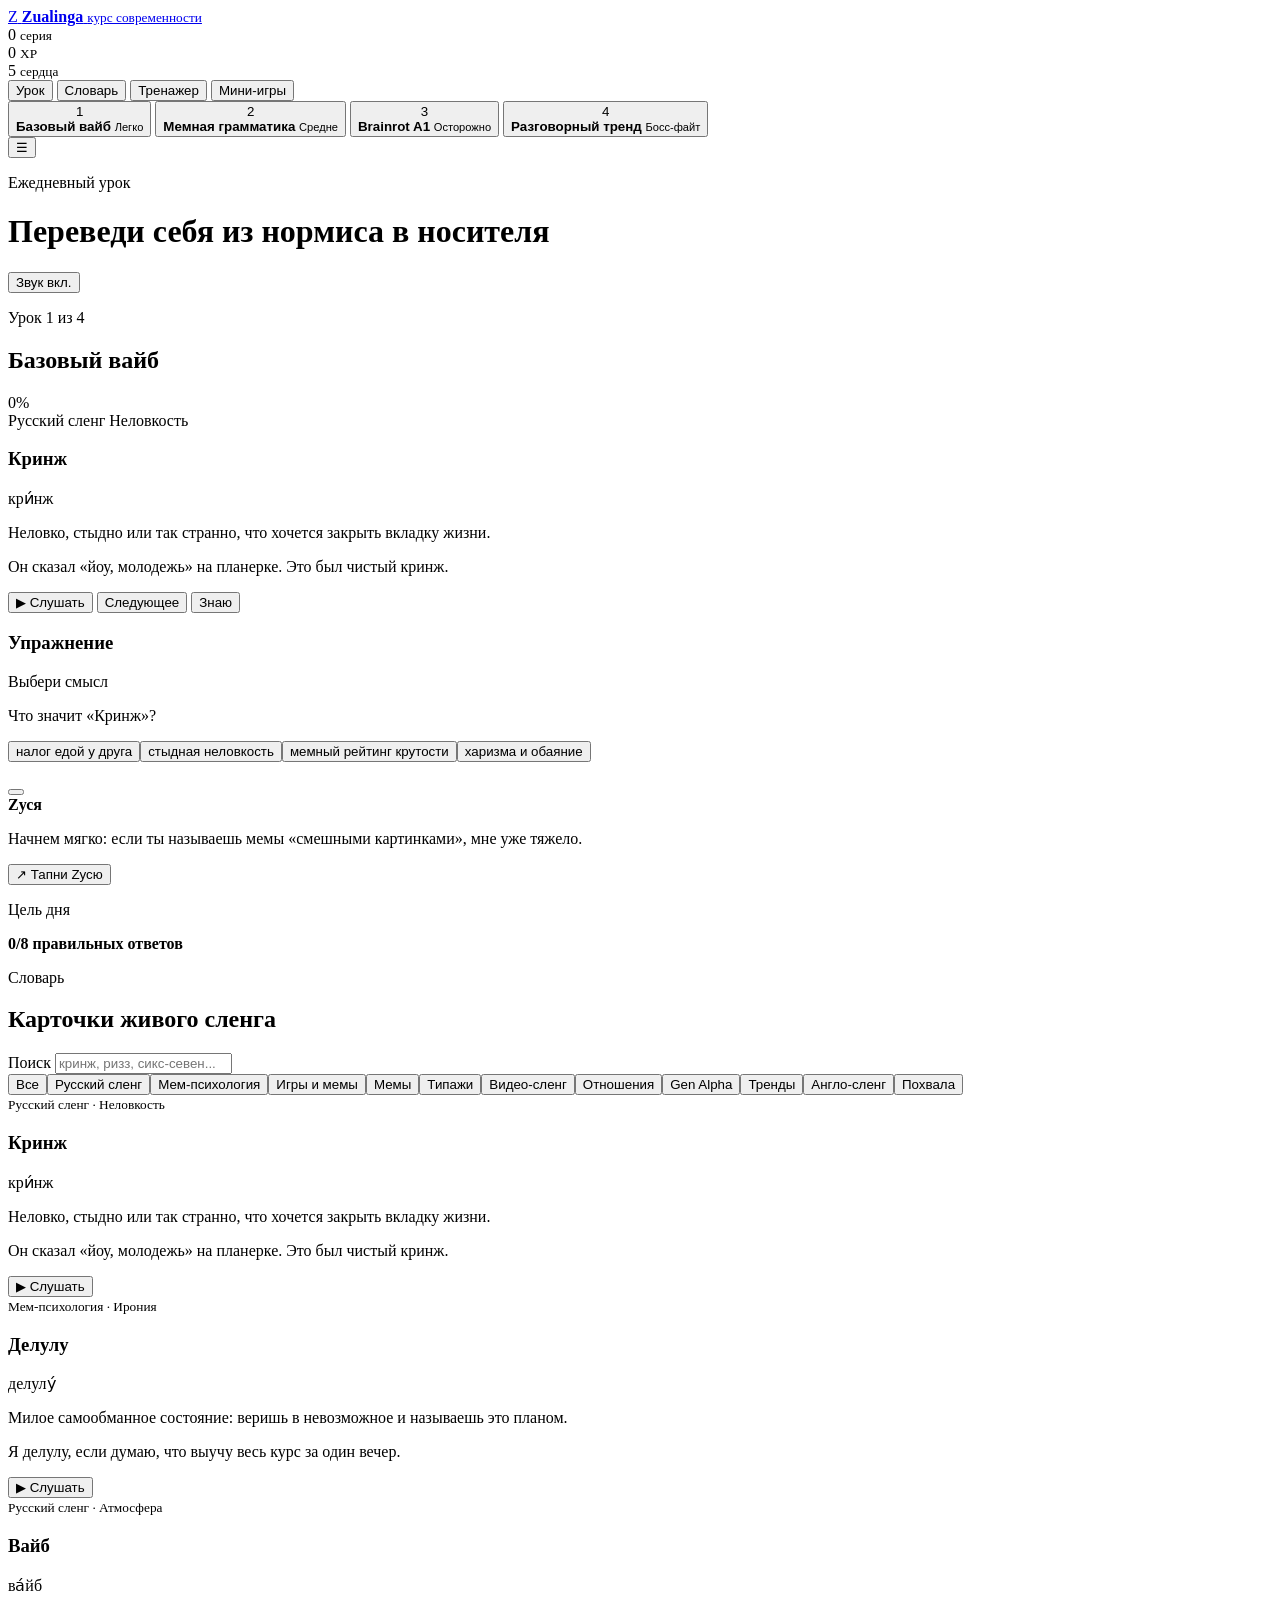
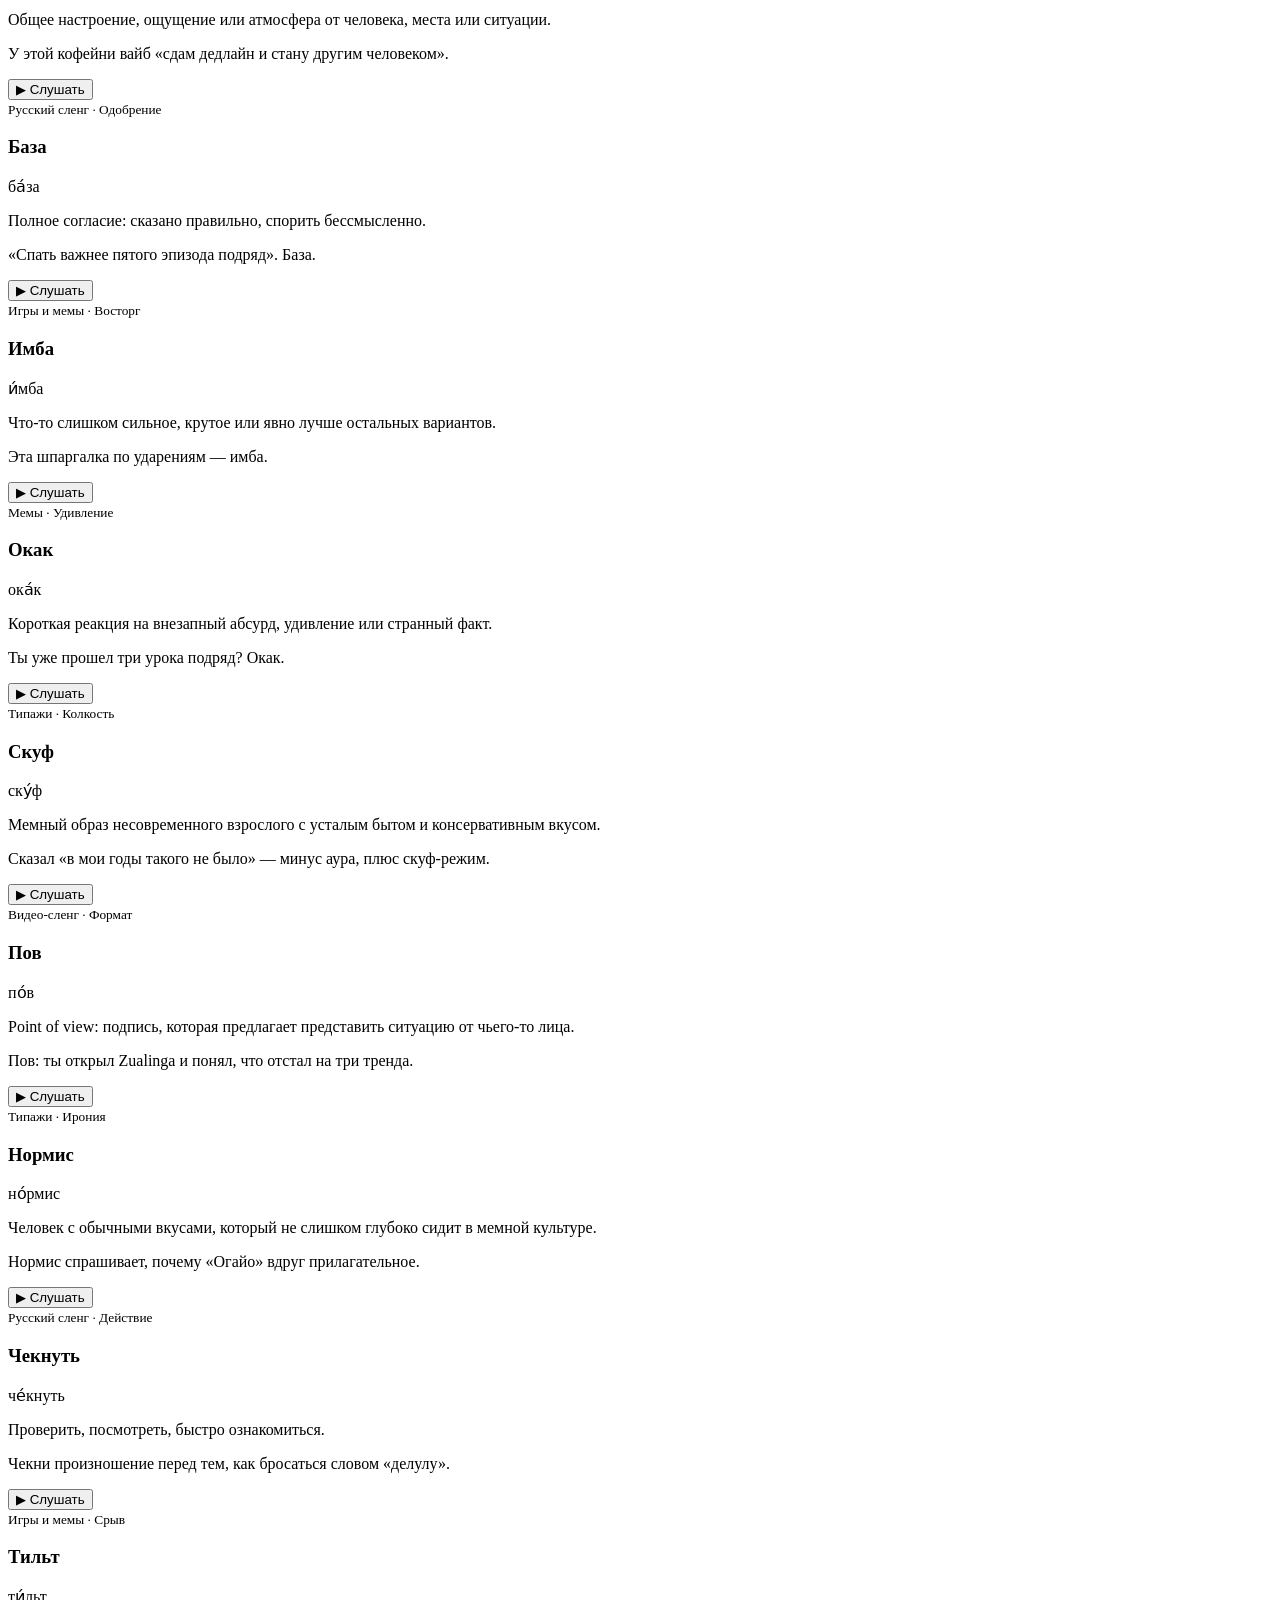
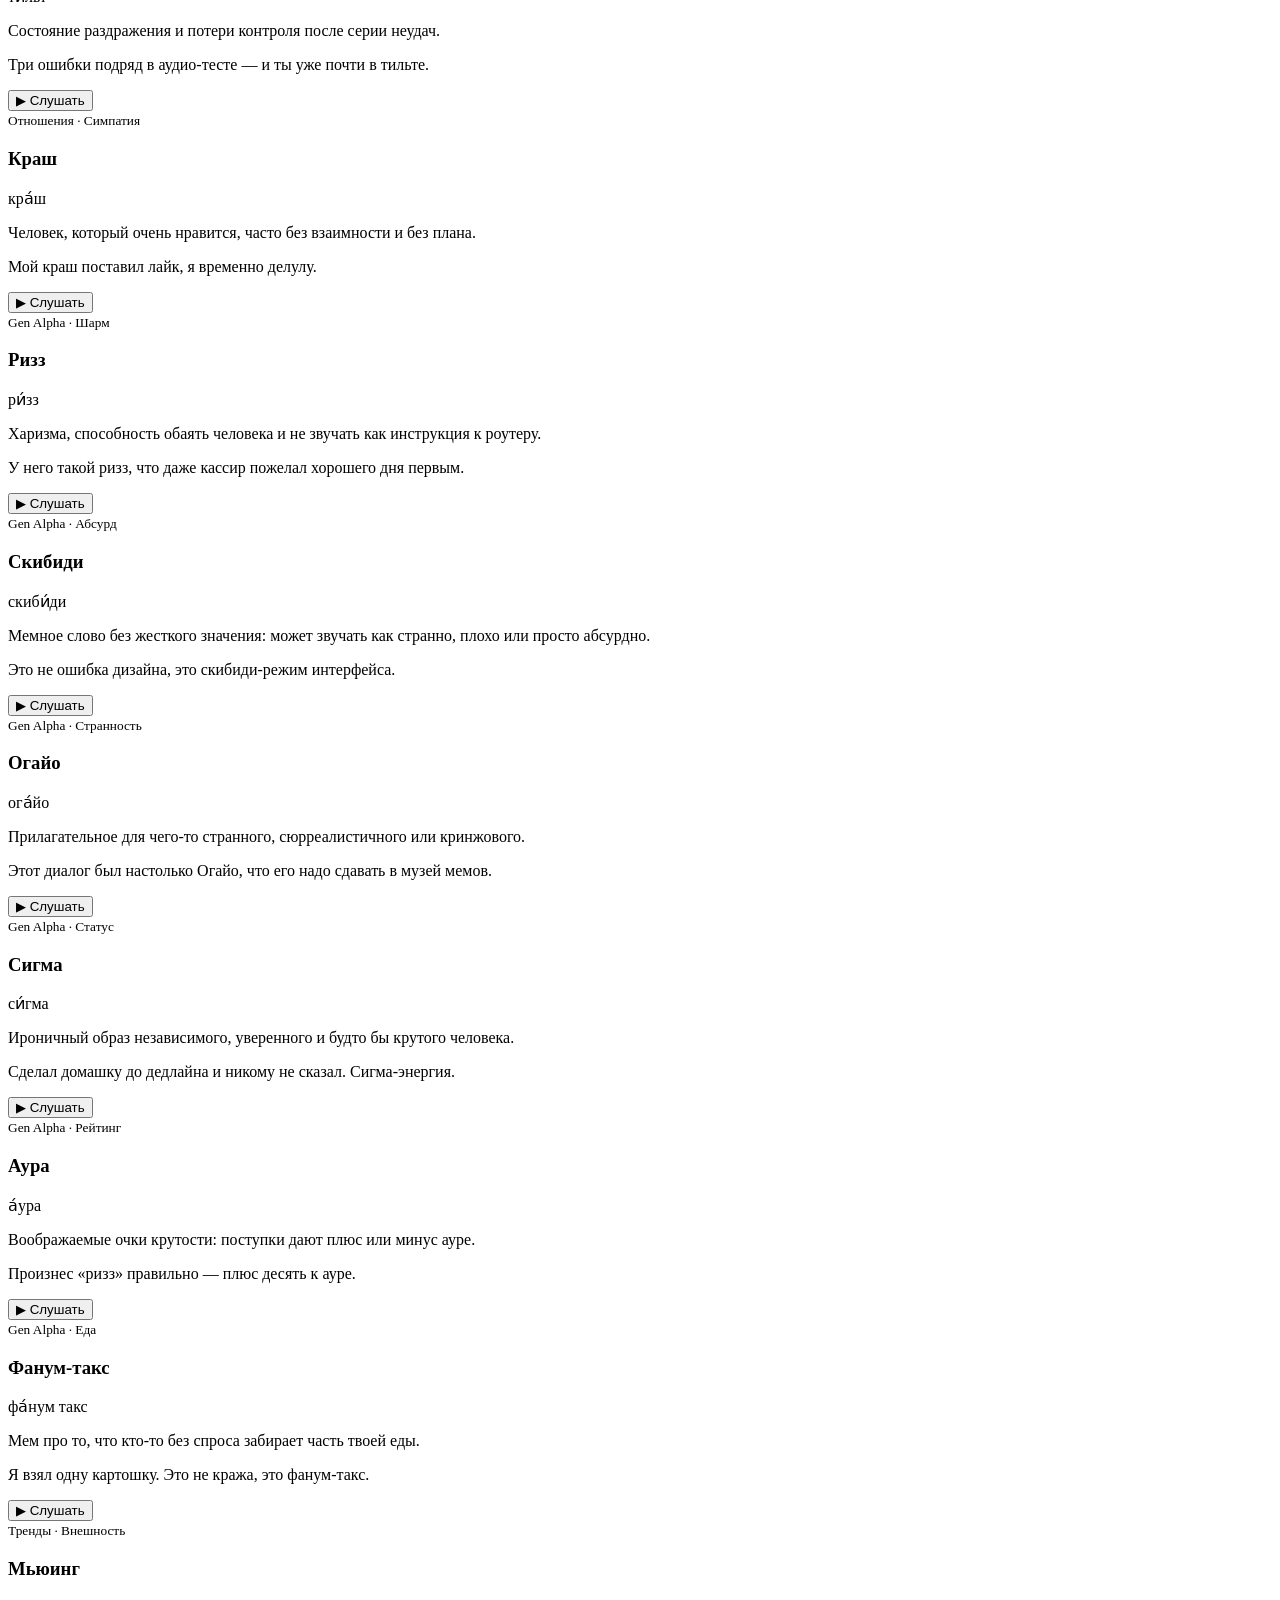
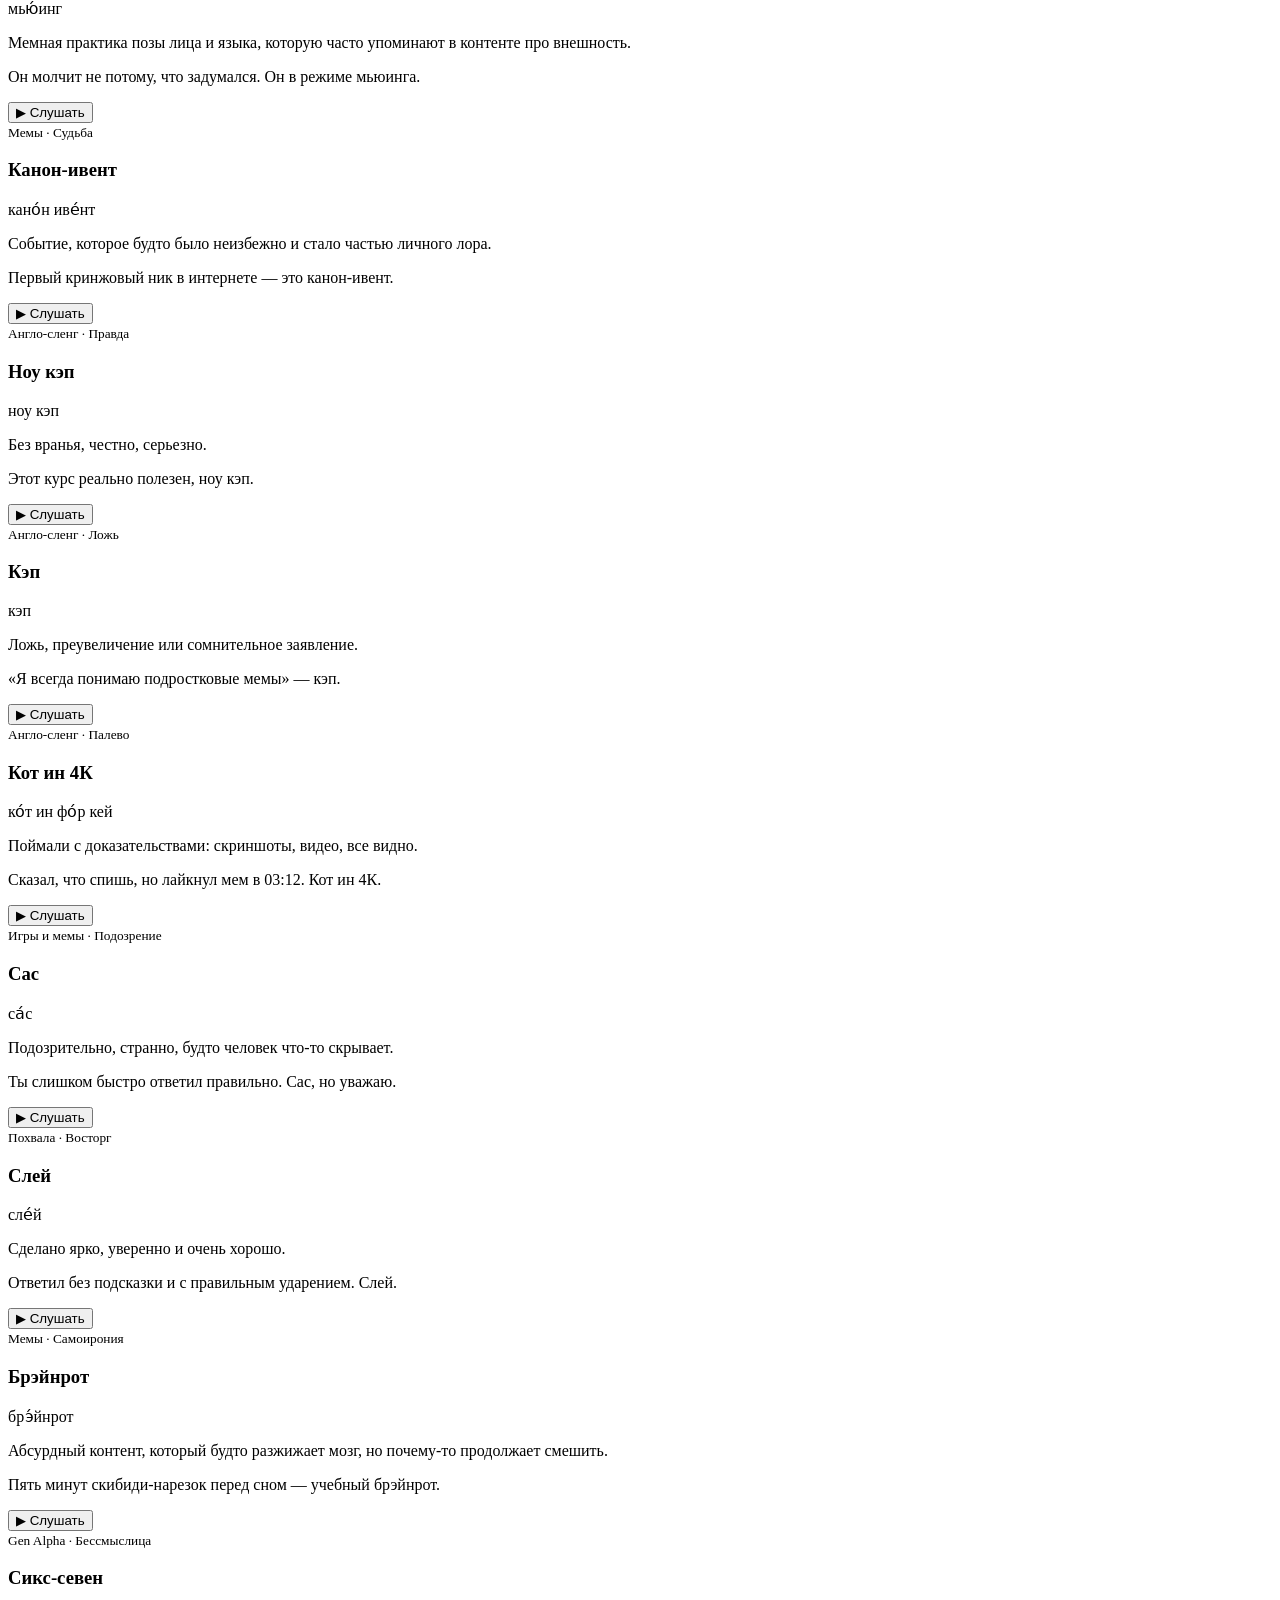
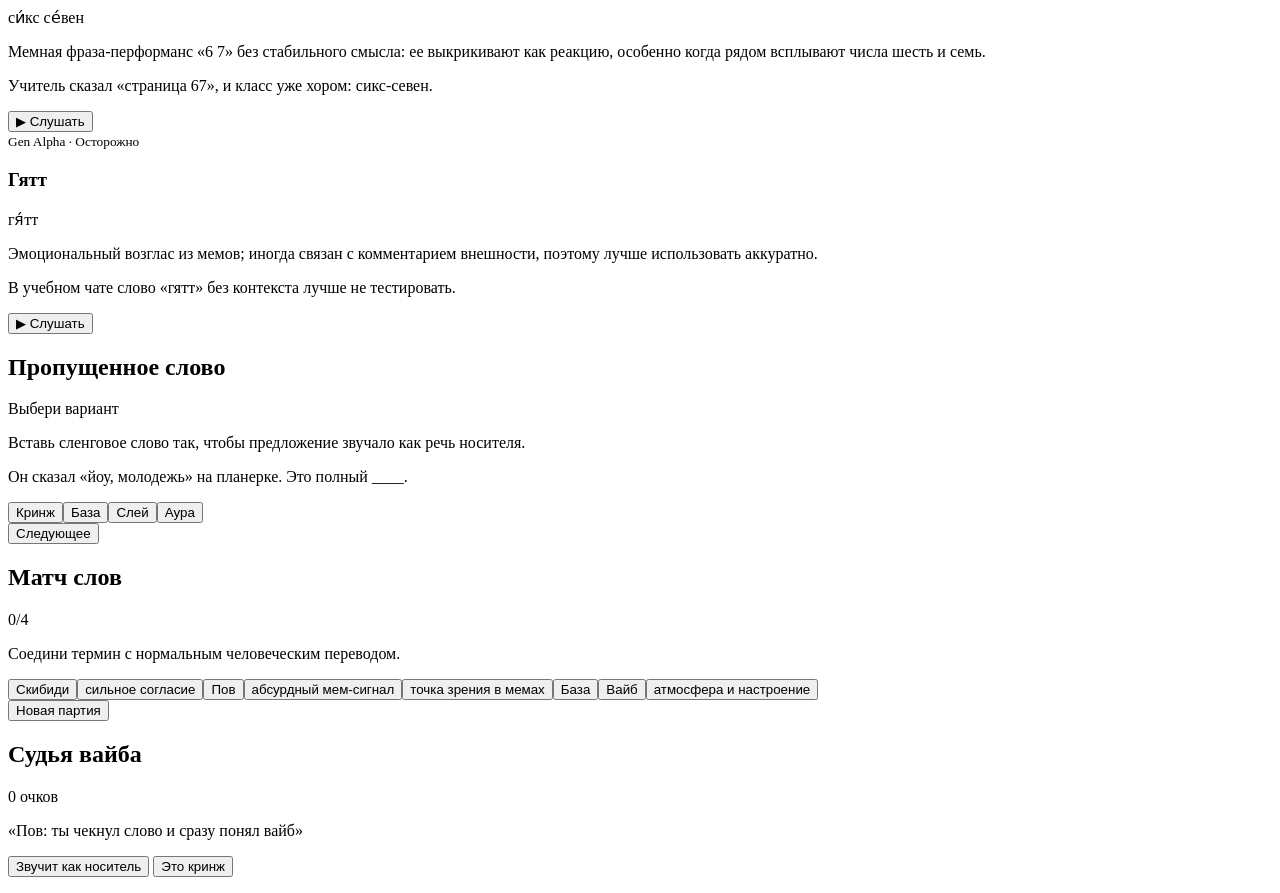
==== index.html @ 4a7a1fb5 "Add files via upload" ====
<!doctype html>
<html lang="ru">
  <head>
    <meta charset="utf-8" />
    <meta name="viewport" content="width=device-width, initial-scale=1" />
    <title>Zualinga — язык зумеров и альф</title>
    <link rel="stylesheet" href="styles.css" />
  </head>
  <body>
    <div class="app-shell">
      <aside class="sidebar" aria-label="Навигация курса">
        <a class="brand" href="#lesson" data-nav="lesson" aria-label="Zualinga">
          <span class="brand-mark">Z</span>
          <span>
            <strong>Zualinga</strong>
            <small>курс современности</small>
          </span>
        </a>

        <div class="stats" aria-label="Прогресс">
          <div>
            <span id="streak">0</span>
            <small>серия</small>
          </div>
          <div>
            <span id="xp">0</span>
            <small>XP</small>
          </div>
          <div>
            <span id="hearts">5</span>
            <small>сердца</small>
          </div>
        </div>

        <nav class="nav-tabs" aria-label="Разделы">
          <button class="nav-tab is-active" data-view="lesson">Урок</button>
          <button class="nav-tab" data-view="dictionary">Словарь</button>
          <button class="nav-tab" data-view="trainer">Тренажер</button>
          <button class="nav-tab" data-view="games">Мини-игры</button>
        </nav>

        <div class="path" aria-label="Тропа уроков">
          <button class="path-node is-current" data-level="0">
            <span>1</span>
            <div class="path-copy">
              <strong>Базовый вайб</strong>
              <small>Легко</small>
            </div>
          </button>
          <button class="path-node" data-level="1">
            <span>2</span>
            <div class="path-copy">
              <strong>Мемная грамматика</strong>
              <small>Средне</small>
            </div>
          </button>
          <button class="path-node" data-level="2">
            <span>3</span>
            <div class="path-copy">
              <strong>Brainrot A1</strong>
              <small>Осторожно</small>
            </div>
          </button>
          <button class="path-node" data-level="3">
            <span>4</span>
            <div class="path-copy">
              <strong>Разговорный тренд</strong>
              <small>Босс-файт</small>
            </div>
          </button>
        </div>
      </aside>

      <main class="content" id="main">
        <header class="topbar">
          <button class="menu-button" id="menuButton" aria-label="Открыть меню">☰</button>
          <div>
            <p class="eyebrow">Ежедневный урок</p>
            <h1>Переведи себя из нормиса в носителя</h1>
          </div>
          <button class="sound-toggle" id="soundToggle" type="button" aria-pressed="true">Звук вкл.</button>
        </header>

        <section class="view is-active" id="lessonView" data-view-panel="lesson">
          <div class="lesson-grid">
            <section class="lesson-stage" aria-labelledby="lessonTitle">
              <div class="lesson-header">
                <div>
                  <p class="eyebrow" id="lessonLevel">Урок 1 из 4</p>
                  <h2 id="lessonTitle">Базовый вайб</h2>
                </div>
                <div class="progress-ring" aria-label="Прогресс урока">
                  <span id="lessonProgress">0%</span>
                </div>
              </div>

              <article class="word-card" id="wordCard">
                <div class="word-meta">
                  <span id="wordCategory">Сленг</span>
                  <span id="wordTone">Нейтрально</span>
                </div>
                <h3 id="wordTerm">Кринж</h3>
                <p class="accent" id="wordAccent">кри́нж</p>
                <p id="wordMeaning">Неловко, стыдно, странно до внутреннего сжатия.</p>
                <p class="example" id="wordExample">Пример появится после загрузки.</p>
                <div class="action-row">
                  <button class="primary-action" id="listenWord" type="button">▶ Слушать</button>
                  <button class="secondary-action" id="nextWord" type="button">Следующее</button>
                  <button class="secondary-action" id="markKnown" type="button">Знаю</button>
                </div>
              </article>

              <section class="exercise-panel" aria-labelledby="exerciseTitle">
                <div class="section-heading">
                  <h3 id="exerciseTitle">Упражнение</h3>
                  <span id="exerciseMode">Выбери смысл</span>
                </div>
                <p class="prompt" id="quizPrompt"></p>
                <div class="answers" id="answerOptions"></div>
                <p class="feedback" id="feedback" role="status" aria-live="polite"></p>
              </section>
            </section>

            <aside class="mentor-panel" aria-label="Маскот Zualinga">
              <button class="mascot" id="mascot" type="button" aria-label="Zуся реагирует">
                <div class="mascot-aura"></div>
                <div class="mascot-spark mascot-spark-one"></div>
                <div class="mascot-spark mascot-spark-two"></div>
                <div class="mascot-spark mascot-spark-three"></div>
                <div class="mascot-arm mascot-arm-left"></div>
                <div class="mascot-arm mascot-arm-right"></div>
                <div class="mascot-brow mascot-brow-left"></div>
                <div class="mascot-brow mascot-brow-right"></div>
                <div class="mascot-hair"></div>
                <div class="mascot-face">
                  <span></span>
                  <span></span>
                </div>
                <div class="mascot-mouth"></div>
                <div class="mascot-shadow"></div>
              </button>
              <div class="speech">
                <strong>Zуся</strong>
                <p id="mascotLine">Начнем мягко: если ты называешь мемы «смешными картинками», мне уже тяжело.</p>
              </div>
              <button class="mascot-hint" id="mascotHint" type="button">
                <span class="tap-icon">↗</span>
                <span>Тапни Zусю</span>
              </button>
              <div class="daily-goal">
                <p>Цель дня</p>
                <strong><span id="dailyCount">0</span>/8 правильных ответов</strong>
                <div class="bar"><span id="dailyBar"></span></div>
              </div>
            </aside>
          </div>
        </section>

        <section class="view" id="dictionaryView" data-view-panel="dictionary">
          <div class="section-heading wide">
            <div>
              <p class="eyebrow">Словарь</p>
              <h2>Карточки живого сленга</h2>
            </div>
            <label class="search-box">
              <span>Поиск</span>
              <input id="dictionarySearch" type="search" placeholder="кринж, ризз, сикс-севен..." />
            </label>
          </div>
          <div class="filter-row" id="categoryFilters" aria-label="Фильтры словаря"></div>
          <div class="dictionary-grid" id="dictionaryGrid"></div>
        </section>

        <section class="view" id="trainerView" data-view-panel="trainer">
          <div class="trainer-layout">
            <section class="cloze-trainer" aria-labelledby="clozeTitle">
              <div class="section-heading">
                <h2 id="clozeTitle">Пропущенное слово</h2>
                <span>Выбери вариант</span>
              </div>
              <p class="prompt">Вставь сленговое слово так, чтобы предложение звучало как речь носителя.</p>
              <p class="cloze-sentence" id="clozeSentence"></p>
              <div class="answers compact" id="clozeOptions"></div>
              <div class="action-row">
                <button class="secondary-action" id="nextCloze" type="button">Следующее</button>
              </div>
              <p class="feedback" id="clozeFeedback" role="status" aria-live="polite"></p>
            </section>
          </div>
        </section>

        <section class="view" id="gamesView" data-view-panel="games">
          <div class="games-layout">
            <section class="match-game" aria-labelledby="matchTitle">
              <div class="section-heading">
                <h2 id="matchTitle">Матч слов</h2>
                <span id="matchCounter">0/4</span>
              </div>
              <p class="prompt">Соедини термин с нормальным человеческим переводом.</p>
              <div class="match-board" id="matchBoard"></div>
              <button class="secondary-action" id="newMatchGame" type="button">Новая партия</button>
            </section>

            <section class="vibe-judge" aria-labelledby="judgeTitle">
              <div class="section-heading">
                <h2 id="judgeTitle">Судья вайба</h2>
                <span id="judgeScore">0 очков</span>
              </div>
              <p class="prompt" id="judgePrompt"></p>
              <div class="judge-actions">
                <button class="primary-action" id="judgeGood" type="button">Звучит как носитель</button>
                <button class="danger-action" id="judgeBad" type="button">Это кринж</button>
              </div>
              <p class="feedback" id="judgeFeedback" role="status" aria-live="polite"></p>
            </section>
          </div>
        </section>

      </main>
    </div>

    <script src="app.js"></script>
  </body>
</html>
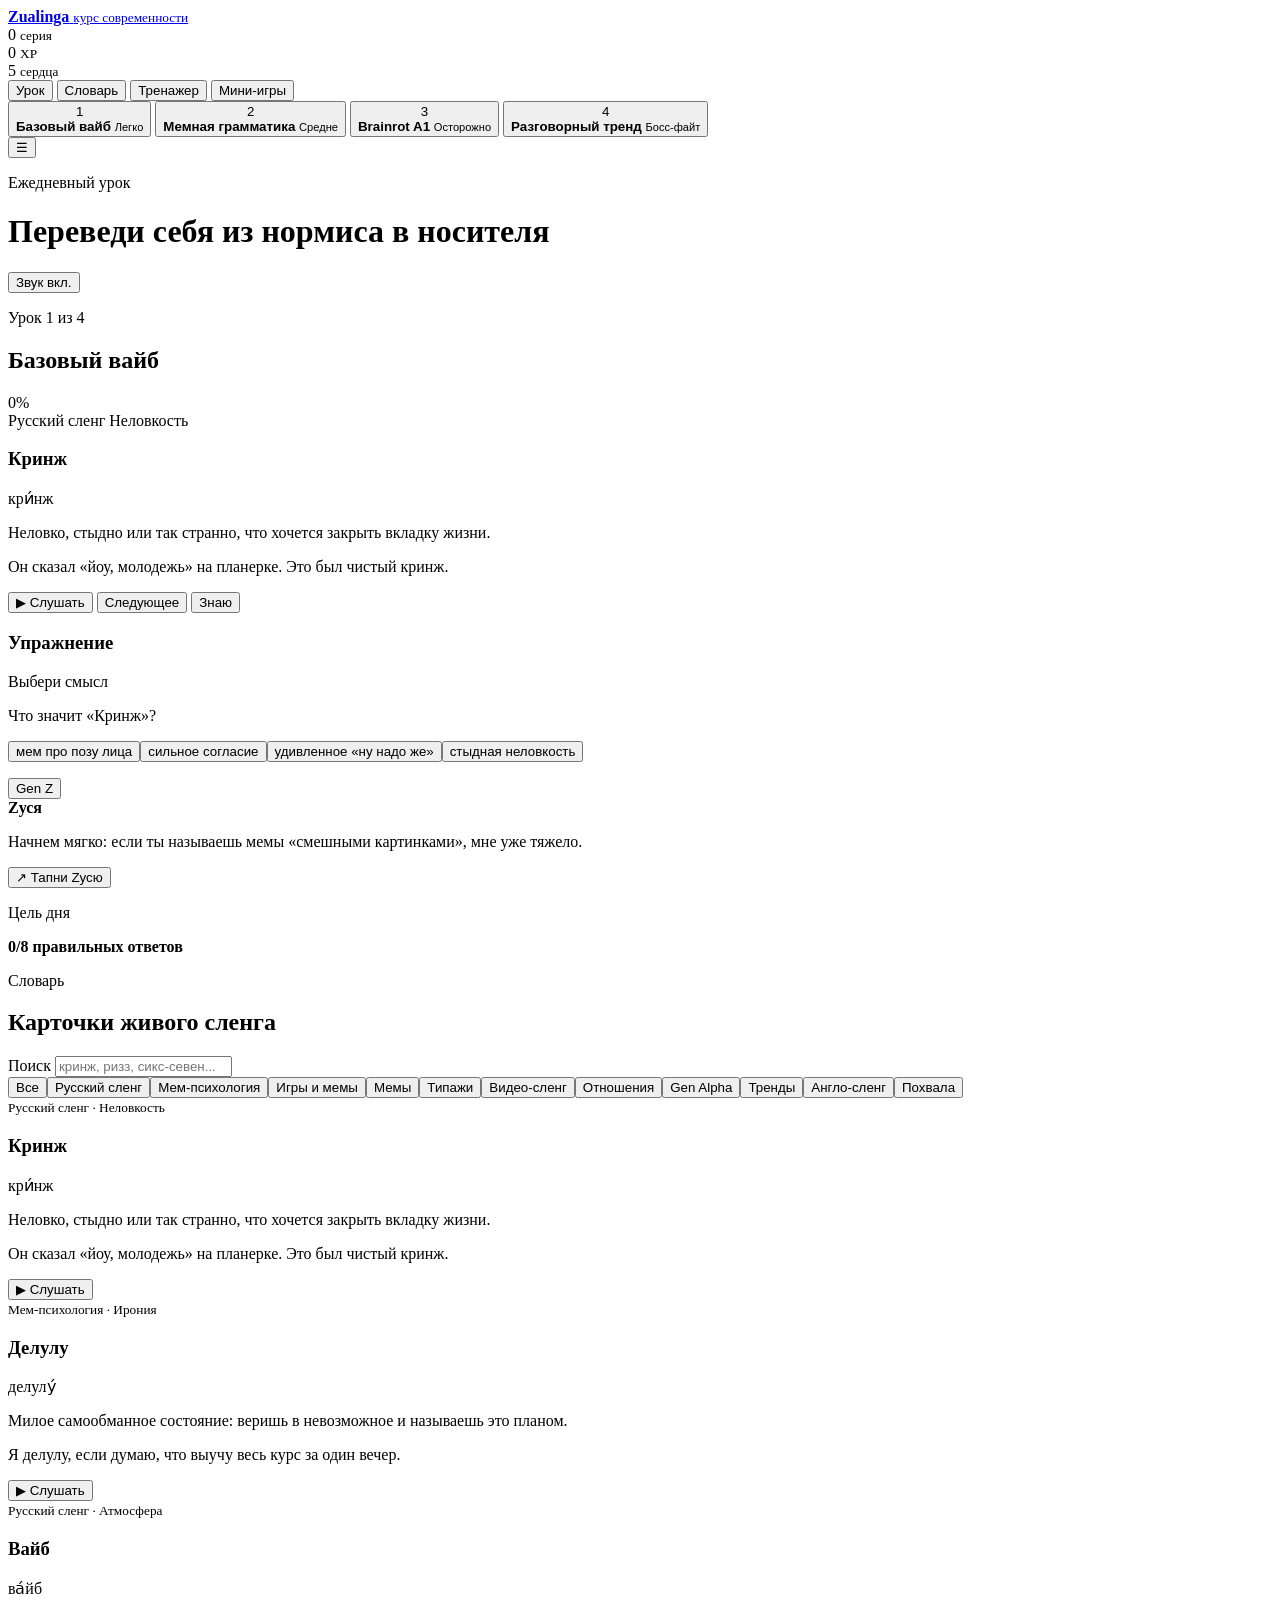
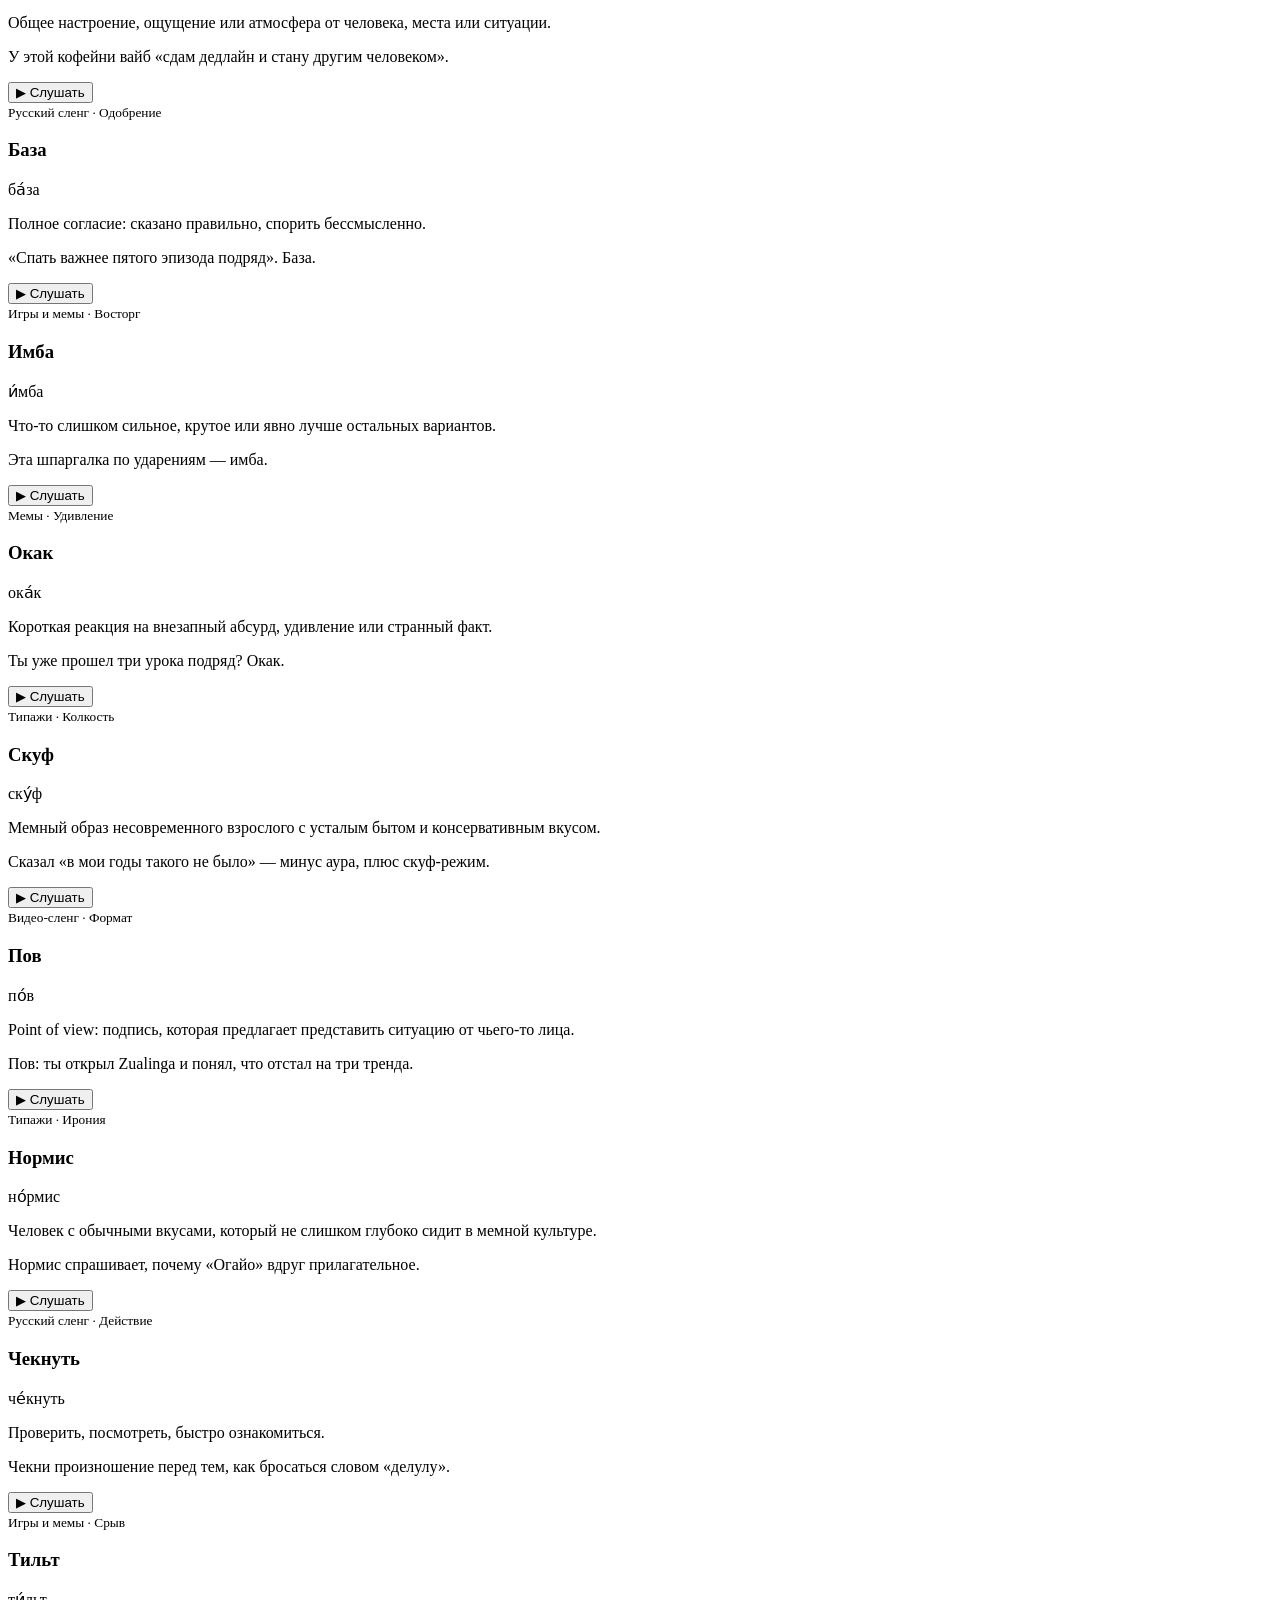
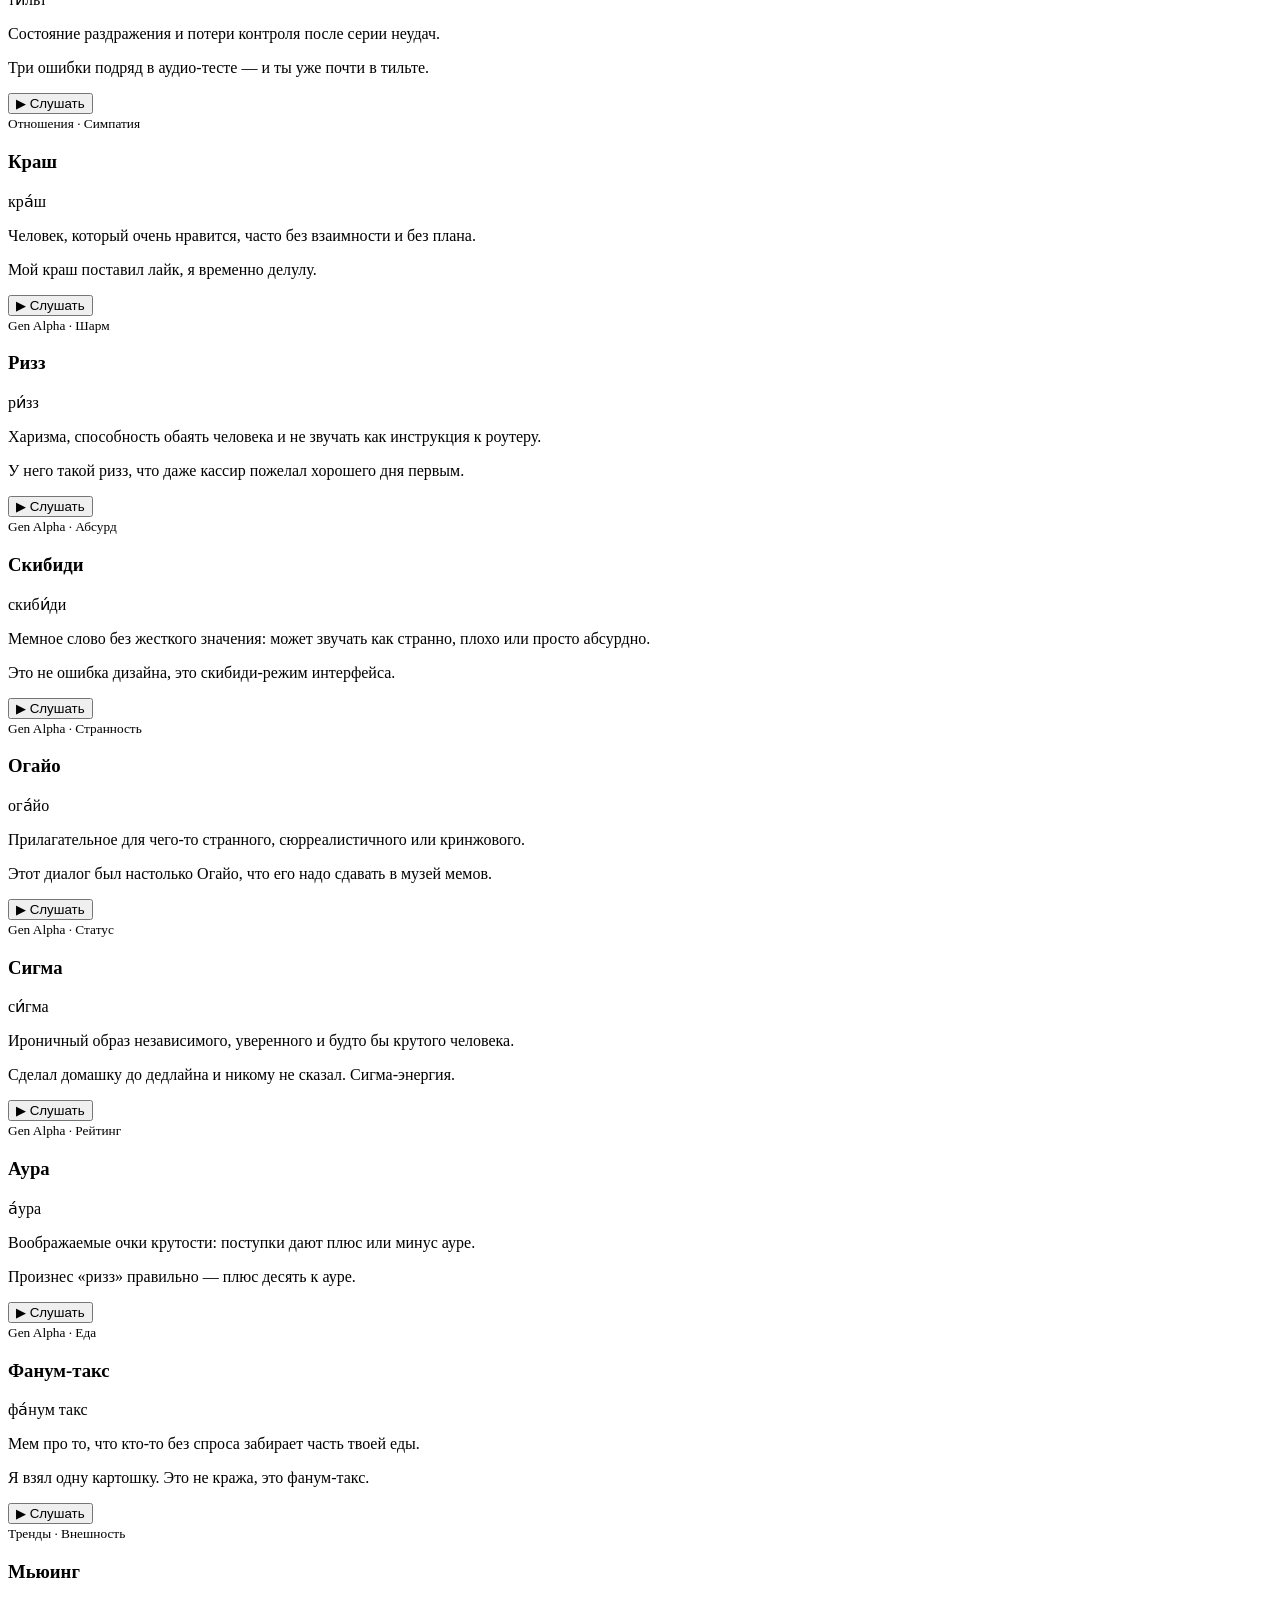
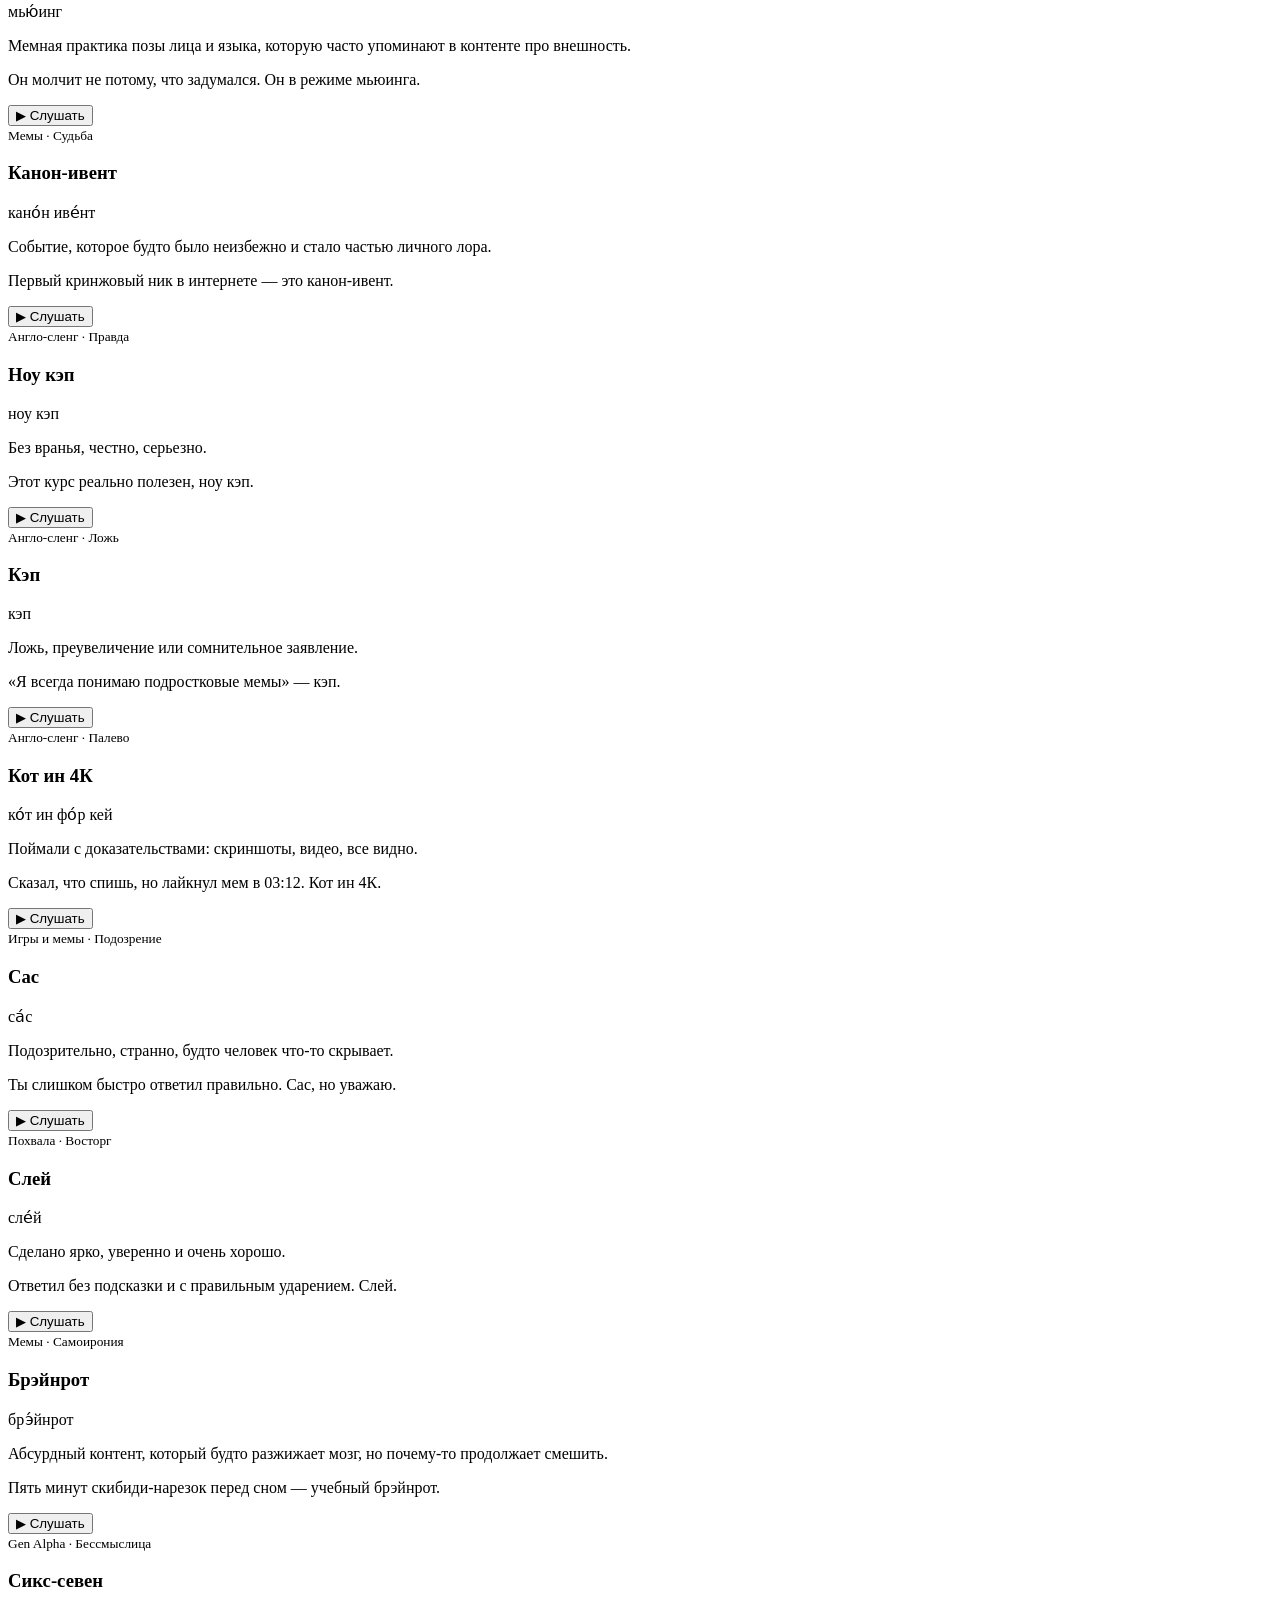
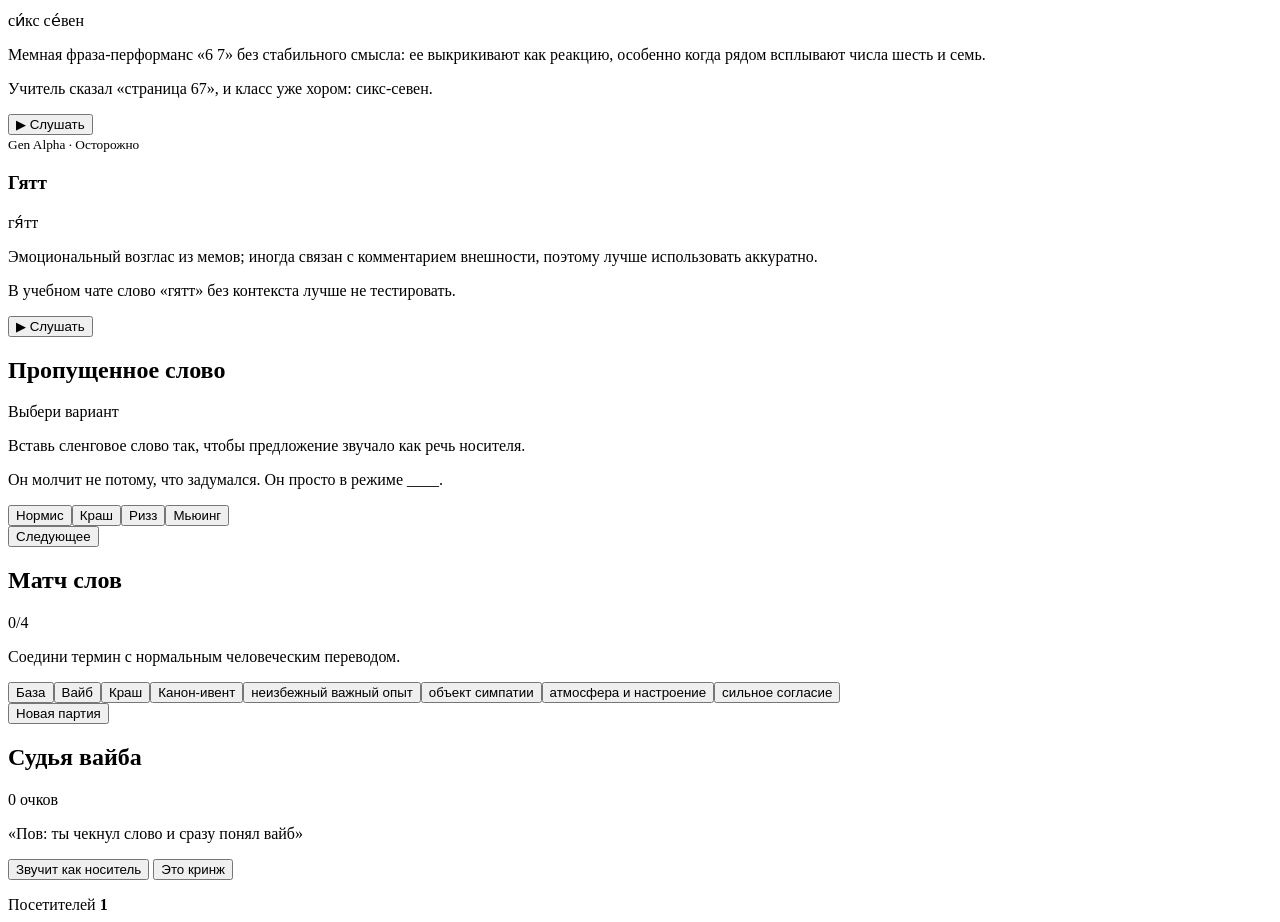
==== commit 354efd18: "Add files via upload" ====
--- a/index.html
+++ b/index.html
@@ -9,9 +9,15 @@
   <body>
     <div class="app-shell">
       <aside class="sidebar" aria-label="Навигация курса">
-        <a class="brand" href="#lesson" data-nav="lesson" aria-label="Zualinga">
-          <span class="brand-mark">Z</span>
-          <span>
+        <a class="brand" href="#lesson" data-nav="lesson" aria-label="Вернуться в урок">
+          <span class="brand-zusya" aria-hidden="true">
+            <span class="brand-zusya-eyes">
+              <i></i>
+              <i></i>
+            </span>
+            <span class="brand-zusya-mouth"></span>
+          </span>
+          <span class="brand-text">
             <strong>Zualinga</strong>
             <small>курс современности</small>
           </span>
@@ -131,7 +137,10 @@
                 <div class="mascot-arm mascot-arm-right"></div>
                 <div class="mascot-brow mascot-brow-left"></div>
                 <div class="mascot-brow mascot-brow-right"></div>
-                <div class="mascot-hair"></div>
+                <div class="mascot-hat">
+                  <div class="hat-crown"></div>
+                  <div class="hat-brim">Gen Z</div>
+                </div>
                 <div class="mascot-face">
                   <span></span>
                   <span></span>
@@ -219,6 +228,11 @@
       </main>
     </div>
 
+    <div class="visitor-counter" aria-label="Счетчик посетителей">
+      <span>Посетителей</span>
+      <strong id="visitorCount">0</strong>
+    </div>
+
     <script src="app.js"></script>
   </body>
 </html>
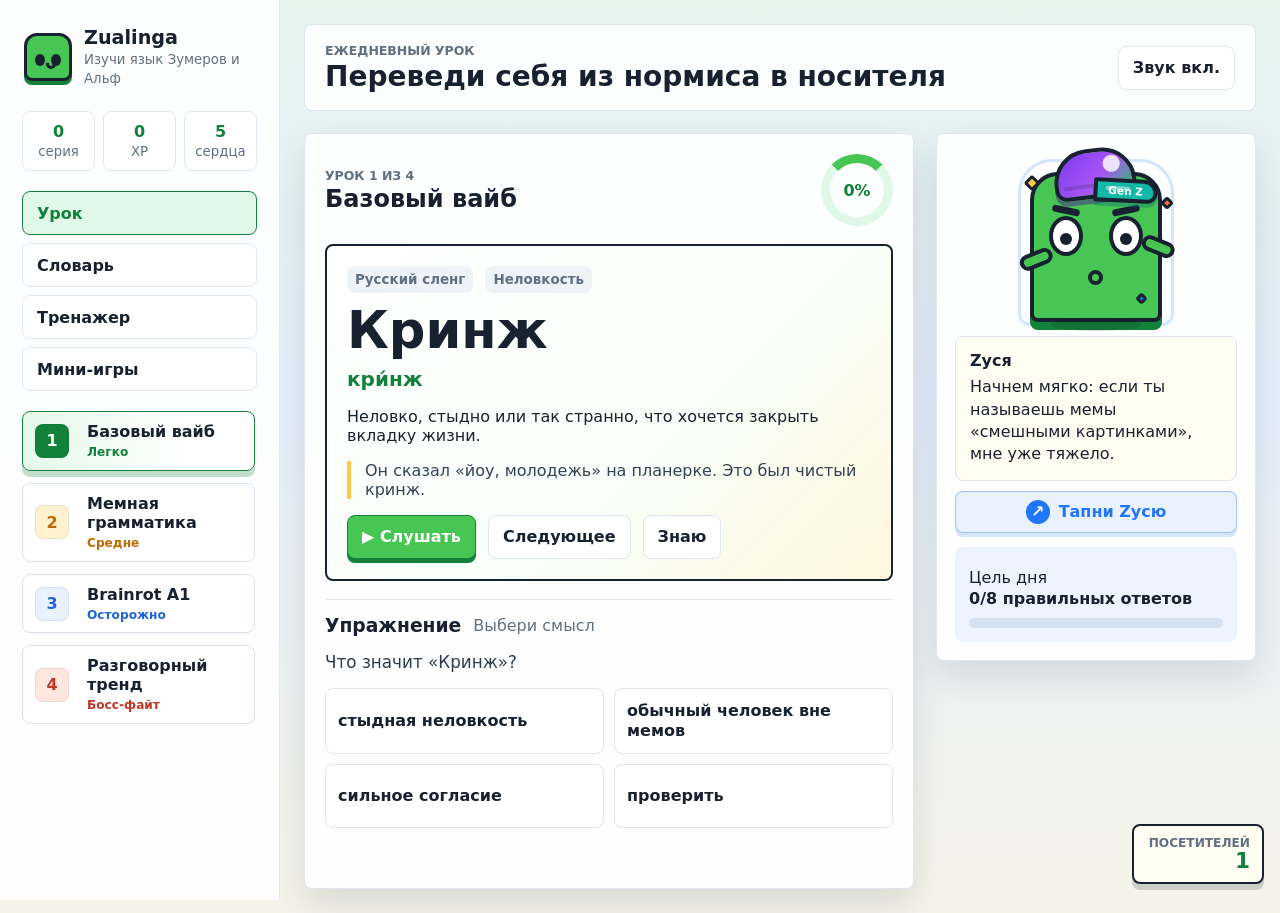
==== commit 2d9e45bf: "Add files via upload" ====
--- a/index.html
+++ b/index.html
@@ -19,7 +19,7 @@
           </span>
           <span class="brand-text">
             <strong>Zualinga</strong>
-            <small>курс современности</small>
+            <small>Изучи язык Зумеров и Альф</small>
           </span>
         </a>
 
--- a/styles.css
+++ b/styles.css
@@ -0,0 +1,1439 @@
+:root {
+  --green: #47c653;
+  --green-dark: #12823a;
+  --ink: #18212f;
+  --muted: #607083;
+  --line: #dfe6ef;
+  --paper: #ffffff;
+  --wash: #f4f8fb;
+  --blue: #2176ff;
+  --coral: #ff6d4d;
+  --yellow: #ffc947;
+  --mint: #dff8e8;
+  --shadow: 0 16px 34px rgba(30, 48, 70, 0.12);
+}
+
+* {
+  box-sizing: border-box;
+}
+
+html {
+  scroll-behavior: smooth;
+}
+
+body {
+  margin: 0;
+  min-height: 100vh;
+  color: var(--ink);
+  background:
+    linear-gradient(180deg, rgba(71, 198, 83, 0.08), rgba(33, 118, 255, 0.07) 44%, rgba(255, 201, 71, 0.1)),
+    var(--wash);
+  font-family:
+    Inter, ui-sans-serif, system-ui, -apple-system, BlinkMacSystemFont, "Segoe UI", sans-serif;
+}
+
+button,
+input {
+  font: inherit;
+}
+
+button {
+  cursor: pointer;
+}
+
+a {
+  color: inherit;
+}
+
+.app-shell {
+  display: grid;
+  grid-template-columns: 280px minmax(0, 1fr);
+  min-height: 100vh;
+}
+
+.sidebar {
+  position: sticky;
+  top: 0;
+  height: 100vh;
+  display: flex;
+  flex-direction: column;
+  gap: 20px;
+  padding: 22px;
+  border-right: 1px solid var(--line);
+  background: rgba(255, 255, 255, 0.92);
+  backdrop-filter: blur(12px);
+  z-index: 10;
+}
+
+.brand {
+  display: flex;
+  align-items: center;
+  gap: 12px;
+  min-height: 58px;
+  padding: 4px 2px;
+  border-radius: 8px;
+  text-decoration: none;
+  transition:
+    background 160ms ease,
+    transform 160ms ease;
+}
+
+.brand:hover {
+  background: #eefaf1;
+  transform: translateY(-1px);
+}
+
+.brand strong {
+  display: block;
+  font-size: 1.2rem;
+}
+
+.brand-text {
+  min-width: 0;
+}
+
+.brand-zusya {
+  position: relative;
+  width: 48px;
+  height: 48px;
+  flex: 0 0 48px;
+  border: 3px solid var(--ink);
+  border-radius: 13px 13px 8px 8px;
+  background: var(--green);
+  box-shadow: 0 4px 0 var(--green-dark);
+  transform-origin: 50% 88%;
+  animation: brand-zusya-bob 2.5s ease-in-out infinite;
+}
+
+.brand-zusya-eyes {
+  position: absolute;
+  left: 8px;
+  right: 8px;
+  top: 18px;
+  display: flex;
+  justify-content: space-between;
+}
+
+.brand-zusya-eyes i {
+  width: 10px;
+  height: 12px;
+  border-radius: 50%;
+  background: var(--ink);
+  animation: brand-zusya-blink 4s infinite;
+}
+
+.brand-zusya-mouth {
+  position: absolute;
+  left: 19px;
+  bottom: 9px;
+  width: 10px;
+  height: 6px;
+  border: 3px solid var(--ink);
+  border-top: 0;
+  border-radius: 0 0 12px 12px;
+}
+
+.brand small,
+.stats small,
+.eyebrow,
+.section-heading span,
+.word-meta span {
+  color: var(--muted);
+}
+
+.stats {
+  display: grid;
+  grid-template-columns: repeat(3, 1fr);
+  gap: 8px;
+}
+
+.stats div {
+  min-width: 0;
+  padding: 10px 8px;
+  border: 1px solid var(--line);
+  border-radius: 8px;
+  background: var(--paper);
+  text-align: center;
+}
+
+.stats span {
+  display: block;
+  font-weight: 900;
+  color: var(--green-dark);
+}
+
+.nav-tabs {
+  display: grid;
+  gap: 8px;
+}
+
+.nav-tab,
+.path-node,
+.secondary-action,
+.primary-action,
+.danger-action,
+.sound-toggle,
+.menu-button,
+.match-card,
+.filter-chip,
+.answer-button {
+  min-height: 44px;
+  border: 1px solid var(--line);
+  border-radius: 8px;
+  background: var(--paper);
+  color: var(--ink);
+}
+
+.nav-tab {
+  padding: 0 14px;
+  text-align: left;
+  font-weight: 800;
+}
+
+.nav-tab.is-active,
+.filter-chip.is-active {
+  border-color: var(--green-dark);
+  background: var(--mint);
+  color: var(--green-dark);
+}
+
+.path {
+  display: grid;
+  gap: 12px;
+  overflow: auto;
+  padding-right: 2px;
+}
+
+.path-node {
+  --level-color: var(--green-dark);
+  --level-wash: var(--mint);
+  --level-shadow: rgba(18, 130, 58, 0.25);
+  display: grid;
+  grid-template-columns: 42px 1fr;
+  align-items: center;
+  gap: 10px;
+  padding: 10px 12px;
+  text-align: left;
+  border-color: #d7e1eb;
+  transition:
+    border-color 160ms ease,
+    background 160ms ease,
+    box-shadow 160ms ease,
+    transform 160ms ease;
+}
+
+.path-node[data-level="0"] {
+  --level-color: #12823a;
+  --level-wash: #e5f8ea;
+  --level-shadow: rgba(18, 130, 58, 0.25);
+}
+
+.path-node[data-level="1"] {
+  --level-color: #bd6a00;
+  --level-wash: #fff2cf;
+  --level-shadow: rgba(189, 106, 0, 0.24);
+}
+
+.path-node[data-level="2"] {
+  --level-color: #1f65d6;
+  --level-wash: #eaf2ff;
+  --level-shadow: rgba(31, 101, 214, 0.24);
+}
+
+.path-node[data-level="3"] {
+  --level-color: #bd3828;
+  --level-wash: #ffe7e0;
+  --level-shadow: rgba(189, 56, 40, 0.24);
+}
+
+.path-node span {
+  width: 34px;
+  height: 34px;
+  display: grid;
+  place-items: center;
+  border: 1px solid rgba(24, 33, 47, 0.08);
+  border-radius: 8px;
+  background: var(--level-wash);
+  color: var(--level-color);
+  font-weight: 900;
+}
+
+.path-copy {
+  min-width: 0;
+}
+
+.path-copy strong,
+.path-copy small {
+  display: block;
+}
+
+.path-copy small {
+  margin-top: 4px;
+  color: var(--level-color);
+  font-size: 0.76rem;
+  font-weight: 900;
+  line-height: 1.22;
+}
+
+.path-node.is-current {
+  border-color: var(--level-color);
+  background: linear-gradient(90deg, var(--level-wash), #fff 72%);
+  box-shadow: 0 6px 0 var(--level-shadow);
+}
+
+.path-node.is-current span {
+  background: var(--level-color);
+  color: #fff;
+}
+
+.path-node:hover {
+  border-color: var(--level-color);
+  transform: translateY(-1px);
+}
+
+.content {
+  min-width: 0;
+  display: flex;
+  flex-direction: column;
+  gap: 22px;
+  padding: 24px;
+}
+
+.topbar {
+  display: flex;
+  align-items: center;
+  justify-content: space-between;
+  gap: 16px;
+  padding: 18px 20px;
+  border: 1px solid var(--line);
+  border-radius: 8px;
+  background: rgba(255, 255, 255, 0.9);
+}
+
+.menu-button {
+  display: none;
+  width: 44px;
+}
+
+.topbar h1,
+.lesson-header h2,
+.section-heading h2,
+.section-heading h3,
+.word-card h3 {
+  margin: 0;
+  line-height: 1.08;
+}
+
+.topbar h1 {
+  font-size: 1.75rem;
+}
+
+.eyebrow {
+  margin: 0 0 4px;
+  font-size: 0.78rem;
+  font-weight: 900;
+  text-transform: uppercase;
+}
+
+.sound-toggle,
+.secondary-action,
+.primary-action,
+.danger-action {
+  padding: 0 14px;
+  font-weight: 900;
+}
+
+.primary-action {
+  border-color: var(--green-dark);
+  background: var(--green);
+  color: #fff;
+  box-shadow: 0 4px 0 var(--green-dark);
+}
+
+.secondary-action {
+  background: #fff;
+}
+
+.danger-action {
+  border-color: #bd3828;
+  background: var(--coral);
+  color: #fff;
+  box-shadow: 0 4px 0 #bd3828;
+}
+
+.primary-action:active,
+.danger-action:active {
+  transform: translateY(2px);
+  box-shadow: 0 2px 0 rgba(0, 0, 0, 0.25);
+}
+
+.view {
+  display: none;
+}
+
+.view.is-active {
+  display: block;
+}
+
+.lesson-grid {
+  display: grid;
+  grid-template-columns: minmax(0, 1fr) 320px;
+  gap: 22px;
+}
+
+.lesson-stage,
+.mentor-panel,
+.cloze-trainer,
+.match-game,
+.vibe-judge {
+  border: 1px solid var(--line);
+  border-radius: 8px;
+  background: rgba(255, 255, 255, 0.94);
+  box-shadow: var(--shadow);
+}
+
+.lesson-stage {
+  padding: 20px;
+}
+
+.lesson-header,
+.section-heading,
+.word-meta,
+.action-row,
+.judge-actions,
+.filter-row {
+  display: flex;
+  align-items: center;
+  gap: 12px;
+}
+
+.lesson-header,
+.section-heading.wide {
+  justify-content: space-between;
+}
+
+.progress-ring {
+  width: 72px;
+  height: 72px;
+  display: grid;
+  place-items: center;
+  border: 9px solid var(--mint);
+  border-top-color: var(--green);
+  border-radius: 50%;
+  font-weight: 900;
+  color: var(--green-dark);
+}
+
+.word-card {
+  margin: 18px 0;
+  padding: 20px;
+  border: 2px solid var(--ink);
+  border-radius: 8px;
+  background: linear-gradient(135deg, #ffffff 0%, #f8fff9 58%, #fff7de 100%);
+}
+
+.word-meta {
+  flex-wrap: wrap;
+  margin-bottom: 10px;
+}
+
+.word-meta span {
+  padding: 6px 8px;
+  border-radius: 8px;
+  background: #eef3f8;
+  font-weight: 800;
+  font-size: 0.84rem;
+}
+
+.word-card h3 {
+  font-size: 3.2rem;
+  word-break: break-word;
+}
+
+.accent {
+  margin: 8px 0;
+  color: var(--green-dark);
+  font-weight: 900;
+  font-size: 1.25rem;
+}
+
+.word-card p {
+  max-width: 68ch;
+}
+
+.example {
+  padding-left: 14px;
+  border-left: 4px solid var(--yellow);
+  color: #334256;
+}
+
+.exercise-panel {
+  padding-top: 16px;
+  border-top: 1px solid var(--line);
+}
+
+.prompt {
+  margin: 14px 0;
+  color: #2d3b4d;
+  font-size: 1.05rem;
+  line-height: 1.45;
+}
+
+.answers {
+  display: grid;
+  grid-template-columns: repeat(2, minmax(0, 1fr));
+  gap: 10px;
+}
+
+.answers.compact {
+  margin-top: 14px;
+}
+
+.answer-button {
+  min-height: 64px;
+  padding: 12px;
+  text-align: left;
+  line-height: 1.25;
+  font-weight: 800;
+}
+
+.answer-button:hover,
+.match-card:hover,
+.secondary-action:hover,
+.nav-tab:hover {
+  border-color: var(--blue);
+}
+
+.answer-button.is-correct,
+.match-card.is-correct {
+  border-color: var(--green-dark);
+  background: var(--mint);
+}
+
+.answer-button.is-wrong,
+.match-card.is-wrong {
+  border-color: #bd3828;
+  background: #ffe6e0;
+}
+
+.feedback {
+  min-height: 28px;
+  margin: 12px 0 0;
+  font-weight: 900;
+}
+
+.feedback.good {
+  color: var(--green-dark);
+}
+
+.feedback.bad {
+  color: #bd3828;
+}
+
+.mentor-panel {
+  align-self: start;
+  padding: 18px;
+}
+
+.mascot {
+  --eye-x: 0px;
+  --eye-y: 0px;
+  position: relative;
+  width: 156px;
+  height: 170px;
+  margin: 0 auto 14px;
+  display: block;
+  padding: 0;
+  border: 0;
+  background: transparent;
+  animation: mascot-bob 3s ease-in-out infinite;
+  transform-origin: 50% 88%;
+  isolation: isolate;
+}
+
+.mascot:hover {
+  transform: translateY(-3px) rotate(-1deg);
+}
+
+.mascot:focus-visible {
+  outline: 3px solid var(--blue);
+  outline-offset: 5px;
+  border-radius: 14px;
+}
+
+.mascot::before {
+  content: "";
+  position: absolute;
+  inset: 20px 12px 0;
+  border: 4px solid var(--ink);
+  border-radius: 28px 28px 8px 8px;
+  background: var(--green);
+  box-shadow: 0 8px 0 var(--green-dark);
+}
+
+.mascot-aura {
+  position: absolute;
+  inset: 7px 0 -4px;
+  border: 3px solid rgba(33, 118, 255, 0.18);
+  border-radius: 34px 34px 12px 12px;
+  transform-origin: center;
+  animation: mascot-aura 2.4s ease-in-out infinite;
+  z-index: -1;
+}
+
+.mascot-spark {
+  position: absolute;
+  width: 12px;
+  height: 12px;
+  border: 3px solid var(--ink);
+  border-radius: 3px;
+  background: var(--yellow);
+  transform: rotate(45deg);
+  z-index: 4;
+  animation: mascot-sparkle 2.2s ease-in-out infinite;
+}
+
+.mascot-spark-one {
+  top: 25px;
+  left: 8px;
+}
+
+.mascot-spark-two {
+  top: 46px;
+  right: 2px;
+  width: 10px;
+  height: 10px;
+  background: var(--coral);
+  animation-delay: 620ms;
+}
+
+.mascot-spark-three {
+  right: 28px;
+  bottom: 19px;
+  width: 9px;
+  height: 9px;
+  background: var(--blue);
+  animation-delay: 1.12s;
+}
+
+.mascot-arm {
+  position: absolute;
+  top: 93px;
+  width: 34px;
+  height: 16px;
+  border: 4px solid var(--ink);
+  border-radius: 18px;
+  background: var(--green);
+  z-index: 1;
+  transform-origin: center right;
+}
+
+.mascot-arm-left {
+  left: 0;
+  transform: rotate(-22deg);
+  animation: mascot-idle-left-arm 3.4s ease-in-out infinite;
+}
+
+.mascot-arm-right {
+  right: 0;
+  transform: rotate(22deg);
+  animation: mascot-idle-right-arm 2.9s ease-in-out infinite;
+}
+
+.mascot-shadow {
+  position: absolute;
+  left: 32px;
+  bottom: -9px;
+  width: 92px;
+  height: 13px;
+  border-radius: 50%;
+  background: rgba(24, 33, 47, 0.16);
+  animation: mascot-shadow 3s ease-in-out infinite;
+}
+
+.mascot-hat {
+  position: absolute;
+  top: -8px;
+  left: 24px;
+  width: 112px;
+  height: 70px;
+  z-index: 5;
+  transform: rotate(-7deg);
+  animation: mascot-hat 3s ease-in-out infinite;
+}
+
+.hat-crown {
+  position: absolute;
+  left: 12px;
+  top: 4px;
+  width: 82px;
+  height: 50px;
+  border: 4px solid var(--ink);
+  border-radius: 34px 34px 12px 12px;
+  background:
+    radial-gradient(circle at 55px 13px, rgba(255, 255, 255, 0.82) 0 8px, transparent 9px),
+    linear-gradient(135deg, #7c3aed, #a855f7 58%, #22c55e);
+  box-shadow: 0 5px 0 rgba(76, 29, 149, 0.5);
+}
+
+.hat-crown::before {
+  content: "";
+  position: absolute;
+  left: 5px;
+  right: 5px;
+  bottom: 7px;
+  height: 4px;
+  border-radius: 8px;
+  background: rgba(24, 33, 47, 0.18);
+}
+
+.hat-brim {
+  position: absolute;
+  right: -2px;
+  bottom: 8px;
+  width: 64px;
+  height: 24px;
+  border: 4px solid var(--ink);
+  border-radius: 4px 24px 18px 4px;
+  background: #14b8a6;
+  color: #fff;
+  font-size: 0.66rem;
+  font-weight: 900;
+  line-height: 16px;
+  letter-spacing: 0;
+  text-align: center;
+  white-space: nowrap;
+  transform: rotate(10deg);
+  box-shadow: 0 4px 0 rgba(15, 118, 110, 0.42);
+}
+
+.hat-brim::after {
+  content: "";
+  position: absolute;
+  left: 8px;
+  top: 4px;
+  width: 24px;
+  height: 4px;
+  border-radius: 8px;
+  background: rgba(255, 255, 255, 0.45);
+}
+
+.mascot-brow {
+  position: absolute;
+  top: 55px;
+  width: 28px;
+  height: 7px;
+  border: 3px solid var(--ink);
+  border-radius: 8px;
+  background: var(--ink);
+  z-index: 4;
+  animation: mascot-brows 3.6s ease-in-out infinite;
+}
+
+.mascot-brow-left {
+  left: 34px;
+  transform: rotate(12deg);
+}
+
+.mascot-brow-right {
+  right: 34px;
+  transform: rotate(-12deg);
+  animation-delay: 120ms;
+}
+
+.mascot-face {
+  position: absolute;
+  top: 64px;
+  left: 31px;
+  right: 31px;
+  display: flex;
+  justify-content: space-between;
+  z-index: 3;
+}
+
+.mascot-face span {
+  width: 34px;
+  height: 40px;
+  border: 4px solid var(--ink);
+  border-radius: 50%;
+  background: #fff;
+  overflow: hidden;
+  animation: mascot-blink 5.6s infinite;
+}
+
+.mascot-face span::after {
+  content: "";
+  display: block;
+  width: 12px;
+  height: 12px;
+  margin: 13px auto;
+  border-radius: 50%;
+  background: var(--ink);
+  transform: translate(var(--eye-x), var(--eye-y));
+  transition: transform 70ms linear;
+}
+
+.mascot-mouth {
+  position: absolute;
+  left: 67px;
+  top: 118px;
+  width: 22px;
+  height: 10px;
+  border: 4px solid var(--ink);
+  border-top: 0;
+  border-radius: 0 0 20px 20px;
+  z-index: 3;
+  transition:
+    width 160ms ease,
+    height 160ms ease,
+    transform 160ms ease,
+    border-radius 160ms ease;
+}
+
+.mascot.mood-good .mascot-mouth {
+  left: 62px;
+  width: 34px;
+  height: 15px;
+}
+
+.mascot.mood-bad .mascot-mouth {
+  top: 125px;
+  width: 28px;
+  height: 0;
+  border-top: 4px solid var(--ink);
+  border-bottom: 0;
+  border-radius: 0;
+  transform: rotate(-8deg);
+}
+
+.mascot.mood-thinking .mascot-mouth {
+  left: 70px;
+  width: 15px;
+  height: 15px;
+  border: 4px solid var(--ink);
+  border-radius: 50%;
+  transform: none;
+}
+
+.mascot.is-popping {
+  animation: mascot-pop 520ms ease both;
+}
+
+.mascot.is-shaking {
+  animation: mascot-shake 420ms ease both;
+}
+
+.mascot.is-waving .mascot-arm-right {
+  animation: mascot-wave 520ms ease both;
+}
+
+.mascot.is-waving .mascot-arm-left {
+  animation: mascot-left-cheer 520ms ease both;
+}
+
+.mascot.is-talking .mascot-mouth {
+  animation: mascot-talk 520ms ease;
+}
+
+.mascot.is-on-flight {
+  visibility: hidden;
+}
+
+.mascot.mascot-flight-clone {
+  position: fixed;
+  margin: 0;
+  pointer-events: none;
+  z-index: 999;
+  animation: none;
+  transform-origin: 50% 50%;
+  filter: drop-shadow(0 18px 22px rgba(24, 33, 47, 0.22));
+}
+
+.mascot.mascot-flight-clone .mascot-aura {
+  animation-duration: 760ms;
+}
+
+.mascot.mascot-flight-clone .mascot-spark {
+  animation-duration: 720ms;
+}
+
+.speech {
+  padding: 14px;
+  border: 1px solid var(--line);
+  border-radius: 8px;
+  background: #fffdf2;
+  transition:
+    transform 180ms ease,
+    box-shadow 180ms ease,
+    border-color 180ms ease;
+}
+
+.speech.is-speaking {
+  transform: translateY(-2px);
+  border-color: var(--yellow);
+  box-shadow: 0 8px 20px rgba(255, 201, 71, 0.28);
+}
+
+.mascot-hint {
+  width: 100%;
+  min-height: 42px;
+  display: flex;
+  align-items: center;
+  justify-content: center;
+  gap: 9px;
+  margin-top: 10px;
+  border: 1px solid rgba(33, 118, 255, 0.38);
+  border-radius: 8px;
+  background: #eaf2ff;
+  color: var(--blue);
+  font-weight: 900;
+  box-shadow: 0 4px 0 rgba(33, 118, 255, 0.18);
+  animation: mascot-hint-pulse 1.8s ease-in-out infinite;
+}
+
+.mascot-hint:hover {
+  border-color: var(--blue);
+  background: #dfeaff;
+}
+
+.tap-icon {
+  width: 24px;
+  height: 24px;
+  display: grid;
+  place-items: center;
+  border-radius: 50%;
+  background: var(--blue);
+  color: #fff;
+  animation: tap-icon-bounce 1.1s ease-in-out infinite;
+}
+
+.speech p,
+.daily-goal p {
+  margin: 6px 0 0;
+  line-height: 1.4;
+}
+
+.daily-goal {
+  margin-top: 14px;
+  padding: 14px;
+  border-radius: 8px;
+  background: #edf4ff;
+}
+
+@keyframes mascot-bob {
+  0%,
+  100% {
+    transform: translateY(0) rotate(0deg);
+  }
+
+  50% {
+    transform: translateY(-5px) rotate(1deg);
+  }
+}
+
+@keyframes mascot-aura {
+  0%,
+  100% {
+    transform: scale(0.96);
+    opacity: 0.3;
+  }
+
+  50% {
+    transform: scale(1.06);
+    opacity: 0.75;
+  }
+}
+
+@keyframes mascot-sparkle {
+  0%,
+  100% {
+    transform: translateY(0) rotate(45deg) scale(0.82);
+    opacity: 0.45;
+  }
+
+  45% {
+    transform: translateY(-8px) rotate(135deg) scale(1.12);
+    opacity: 1;
+  }
+}
+
+@keyframes mascot-idle-left-arm {
+  0%,
+  100% {
+    transform: rotate(-22deg);
+  }
+
+  50% {
+    transform: rotate(-12deg) translateY(-2px);
+  }
+}
+
+@keyframes mascot-idle-right-arm {
+  0%,
+  100% {
+    transform: rotate(22deg);
+  }
+
+  48% {
+    transform: rotate(34deg) translateY(-3px);
+  }
+}
+
+@keyframes mascot-brows {
+  0%,
+  82%,
+  100% {
+    translate: 0 0;
+  }
+
+  88% {
+    translate: 0 -4px;
+  }
+}
+
+@keyframes mascot-shadow {
+  0%,
+  100% {
+    transform: scaleX(1);
+    opacity: 0.16;
+  }
+
+  50% {
+    transform: scaleX(0.82);
+    opacity: 0.1;
+  }
+}
+
+@keyframes mascot-hat {
+  0%,
+  100% {
+    transform: translateY(0) rotate(-7deg);
+  }
+
+  50% {
+    transform: translateY(-3px) rotate(-3deg);
+  }
+}
+
+@keyframes mascot-blink {
+  0%,
+  92%,
+  100% {
+    transform: scaleY(1);
+  }
+
+  95% {
+    transform: scaleY(0.12);
+  }
+}
+
+@keyframes mascot-pop {
+  0% {
+    transform: translateY(0) scale(1);
+  }
+
+  45% {
+    transform: translateY(-14px) scale(1.08) rotate(-2deg);
+  }
+
+  100% {
+    transform: translateY(0) scale(1);
+  }
+}
+
+@keyframes mascot-shake {
+  0%,
+  100% {
+    transform: translateX(0);
+  }
+
+  20% {
+    transform: translateX(-7px) rotate(-2deg);
+  }
+
+  40% {
+    transform: translateX(7px) rotate(2deg);
+  }
+
+  60% {
+    transform: translateX(-5px) rotate(-1deg);
+  }
+
+  80% {
+    transform: translateX(5px) rotate(1deg);
+  }
+}
+
+@keyframes mascot-wave {
+  0%,
+  100% {
+    transform: rotate(22deg);
+  }
+
+  35% {
+    transform: rotate(-42deg) translateY(-12px);
+  }
+
+  68% {
+    transform: rotate(-18deg) translateY(-8px);
+  }
+}
+
+@keyframes mascot-left-cheer {
+  0%,
+  100% {
+    transform: rotate(-22deg);
+  }
+
+  45% {
+    transform: rotate(36deg) translateY(-7px);
+  }
+}
+
+@keyframes mascot-talk {
+  0%,
+  100% {
+    transform: scaleY(1);
+  }
+
+  30%,
+  68% {
+    transform: scaleY(1.45);
+  }
+}
+
+@keyframes mascot-hint-pulse {
+  0%,
+  100% {
+    transform: translateY(0);
+    box-shadow: 0 4px 0 rgba(33, 118, 255, 0.18);
+  }
+
+  50% {
+    transform: translateY(-2px);
+    box-shadow: 0 7px 0 rgba(33, 118, 255, 0.14);
+  }
+}
+
+@keyframes tap-icon-bounce {
+  0%,
+  100% {
+    transform: translate(0, 0);
+  }
+
+  45% {
+    transform: translate(3px, -3px);
+  }
+}
+
+@keyframes brand-zusya-bob {
+  0%,
+  100% {
+    transform: translateY(0) rotate(0deg);
+  }
+
+  50% {
+    transform: translateY(-3px) rotate(2deg);
+  }
+}
+
+@keyframes brand-zusya-blink {
+  0%,
+  90%,
+  100% {
+    transform: scaleY(1);
+  }
+
+  94% {
+    transform: scaleY(0.12);
+  }
+}
+
+.bar {
+  height: 10px;
+  margin-top: 10px;
+  overflow: hidden;
+  border-radius: 8px;
+  background: #d5e2f2;
+}
+
+.bar span {
+  display: block;
+  width: 0;
+  height: 100%;
+  border-radius: inherit;
+  background: var(--blue);
+  transition: width 220ms ease;
+}
+
+.search-box {
+  min-width: 260px;
+  display: grid;
+  gap: 5px;
+  color: var(--muted);
+  font-weight: 800;
+}
+
+.search-box input {
+  width: 100%;
+  min-height: 44px;
+  padding: 0 12px;
+  border: 1px solid var(--line);
+  border-radius: 8px;
+  background: #fff;
+  color: var(--ink);
+}
+
+.filter-row {
+  flex-wrap: wrap;
+  margin: 16px 0;
+}
+
+.filter-chip {
+  padding: 0 12px;
+  font-weight: 900;
+}
+
+.dictionary-grid {
+  display: grid;
+  grid-template-columns: repeat(auto-fit, minmax(250px, 1fr));
+  gap: 14px;
+}
+
+.dictionary-card {
+  min-height: 230px;
+  display: flex;
+  flex-direction: column;
+  justify-content: space-between;
+  gap: 12px;
+  padding: 16px;
+  border: 1px solid var(--line);
+  border-radius: 8px;
+  background: #fff;
+  box-shadow: 0 8px 22px rgba(30, 48, 70, 0.08);
+}
+
+.dictionary-card h3 {
+  margin: 0 0 4px;
+  font-size: 1.45rem;
+}
+
+.dictionary-card p {
+  margin: 0;
+  line-height: 1.42;
+}
+
+.dictionary-card small {
+  color: var(--muted);
+  font-weight: 800;
+}
+
+.trainer-layout {
+  display: grid;
+  grid-template-columns: minmax(0, 860px);
+  justify-content: center;
+  gap: 22px;
+}
+
+.games-layout {
+  display: grid;
+  grid-template-columns: repeat(2, minmax(0, 1fr));
+  gap: 22px;
+}
+
+.cloze-trainer,
+.match-game,
+.vibe-judge {
+  padding: 20px;
+}
+
+.cloze-sentence {
+  margin: 18px 0;
+  padding: 20px;
+  border: 2px solid var(--ink);
+  border-radius: 8px;
+  background: #fffdf2;
+  font-size: 1.35rem;
+  font-weight: 900;
+  line-height: 1.42;
+}
+
+.blank-token {
+  display: inline-grid;
+  min-width: 130px;
+  min-height: 42px;
+  place-items: center;
+  margin: 0 4px;
+  padding: 0 12px;
+  border: 2px dashed var(--blue);
+  border-radius: 8px;
+  background: #eaf2ff;
+  color: var(--blue);
+  vertical-align: middle;
+}
+
+.match-board {
+  display: grid;
+  grid-template-columns: repeat(2, minmax(0, 1fr));
+  gap: 10px;
+  margin: 14px 0;
+}
+
+.match-card {
+  min-height: 72px;
+  padding: 12px;
+  text-align: left;
+  line-height: 1.25;
+  font-weight: 900;
+}
+
+.match-card[data-kind="meaning"] {
+  font-weight: 700;
+  color: #334256;
+}
+
+.match-card.is-selected {
+  border-color: var(--blue);
+  background: #eaf2ff;
+}
+
+.judge-actions {
+  align-items: stretch;
+}
+
+.judge-actions button {
+  flex: 1;
+}
+
+.visitor-counter {
+  position: fixed;
+  right: 16px;
+  bottom: 16px;
+  z-index: 80;
+  min-width: 132px;
+  padding: 10px 12px;
+  border: 2px solid var(--ink);
+  border-radius: 8px;
+  background: #fffdf2;
+  box-shadow: 0 6px 0 rgba(24, 33, 47, 0.18);
+  text-align: right;
+}
+
+.visitor-counter span {
+  display: block;
+  color: var(--muted);
+  font-size: 0.76rem;
+  font-weight: 900;
+  text-transform: uppercase;
+}
+
+.visitor-counter strong {
+  display: block;
+  color: var(--green-dark);
+  font-size: 1.35rem;
+  line-height: 1;
+}
+
+@media (max-width: 1060px) {
+  .app-shell {
+    grid-template-columns: 1fr;
+  }
+
+  .sidebar {
+    position: fixed;
+    left: 0;
+    top: 0;
+    width: min(320px, 88vw);
+    transform: translateX(-105%);
+    transition: transform 180ms ease;
+  }
+
+  body.menu-open .sidebar {
+    transform: translateX(0);
+  }
+
+  .menu-button {
+    display: grid;
+    place-items: center;
+    flex: 0 0 44px;
+  }
+
+  .lesson-grid,
+  .games-layout {
+    grid-template-columns: 1fr;
+  }
+}
+
+@media (max-width: 720px) {
+  .content {
+    padding: 12px;
+    gap: 14px;
+  }
+
+  .topbar {
+    align-items: flex-start;
+    padding: 14px;
+  }
+
+  .topbar h1 {
+    font-size: 1.35rem;
+  }
+
+  .sound-toggle {
+    min-width: 86px;
+    padding: 0 8px;
+  }
+
+  .lesson-stage,
+  .mentor-panel,
+  .cloze-trainer,
+  .match-game,
+  .vibe-judge {
+    padding: 14px;
+  }
+
+  .lesson-header,
+  .section-heading.wide,
+  .topbar,
+  .judge-actions {
+    flex-direction: column;
+  }
+
+  .lesson-header,
+  .section-heading.wide,
+  .topbar {
+    align-items: stretch;
+  }
+
+  .progress-ring {
+    width: 62px;
+    height: 62px;
+    border-width: 8px;
+  }
+
+  .word-card {
+    padding: 16px;
+  }
+
+  .word-card h3 {
+    font-size: 2.25rem;
+  }
+
+  .answers,
+  .match-board {
+    grid-template-columns: 1fr;
+  }
+
+  .action-row {
+    flex-wrap: wrap;
+  }
+
+  .action-row button,
+  .judge-actions button {
+    flex: 1 1 150px;
+  }
+
+  .search-box {
+    min-width: 0;
+  }
+}
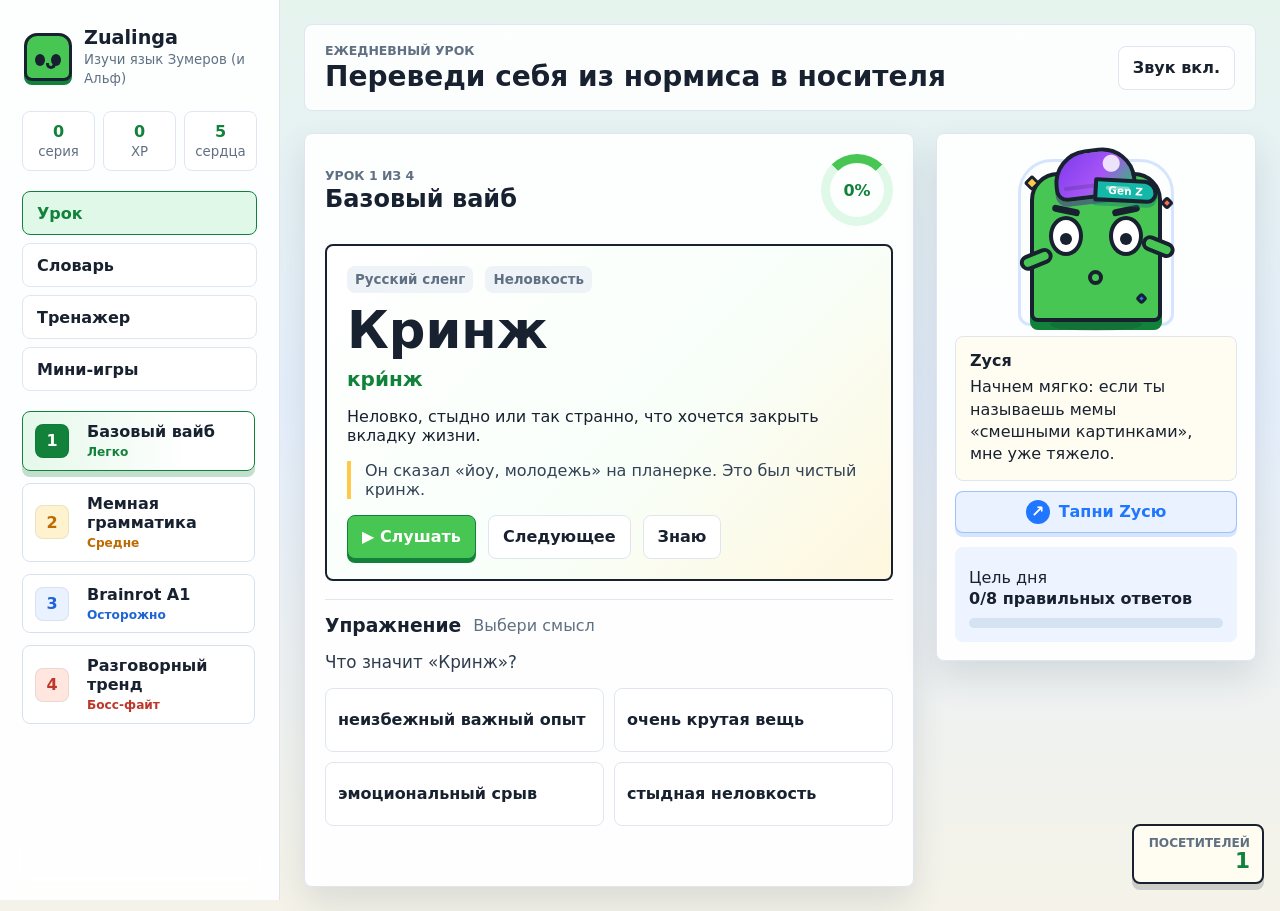
==== commit e743d7ef: "Add files via upload" ====
--- a/index.html
+++ b/index.html
@@ -19,7 +19,7 @@
           </span>
           <span class="brand-text">
             <strong>Zualinga</strong>
-            <small>Изучи язык Зумеров и Альф</small>
+            <small>Изучи язык Зумеров <span>(и Альф)</span></small>
           </span>
         </a>
 
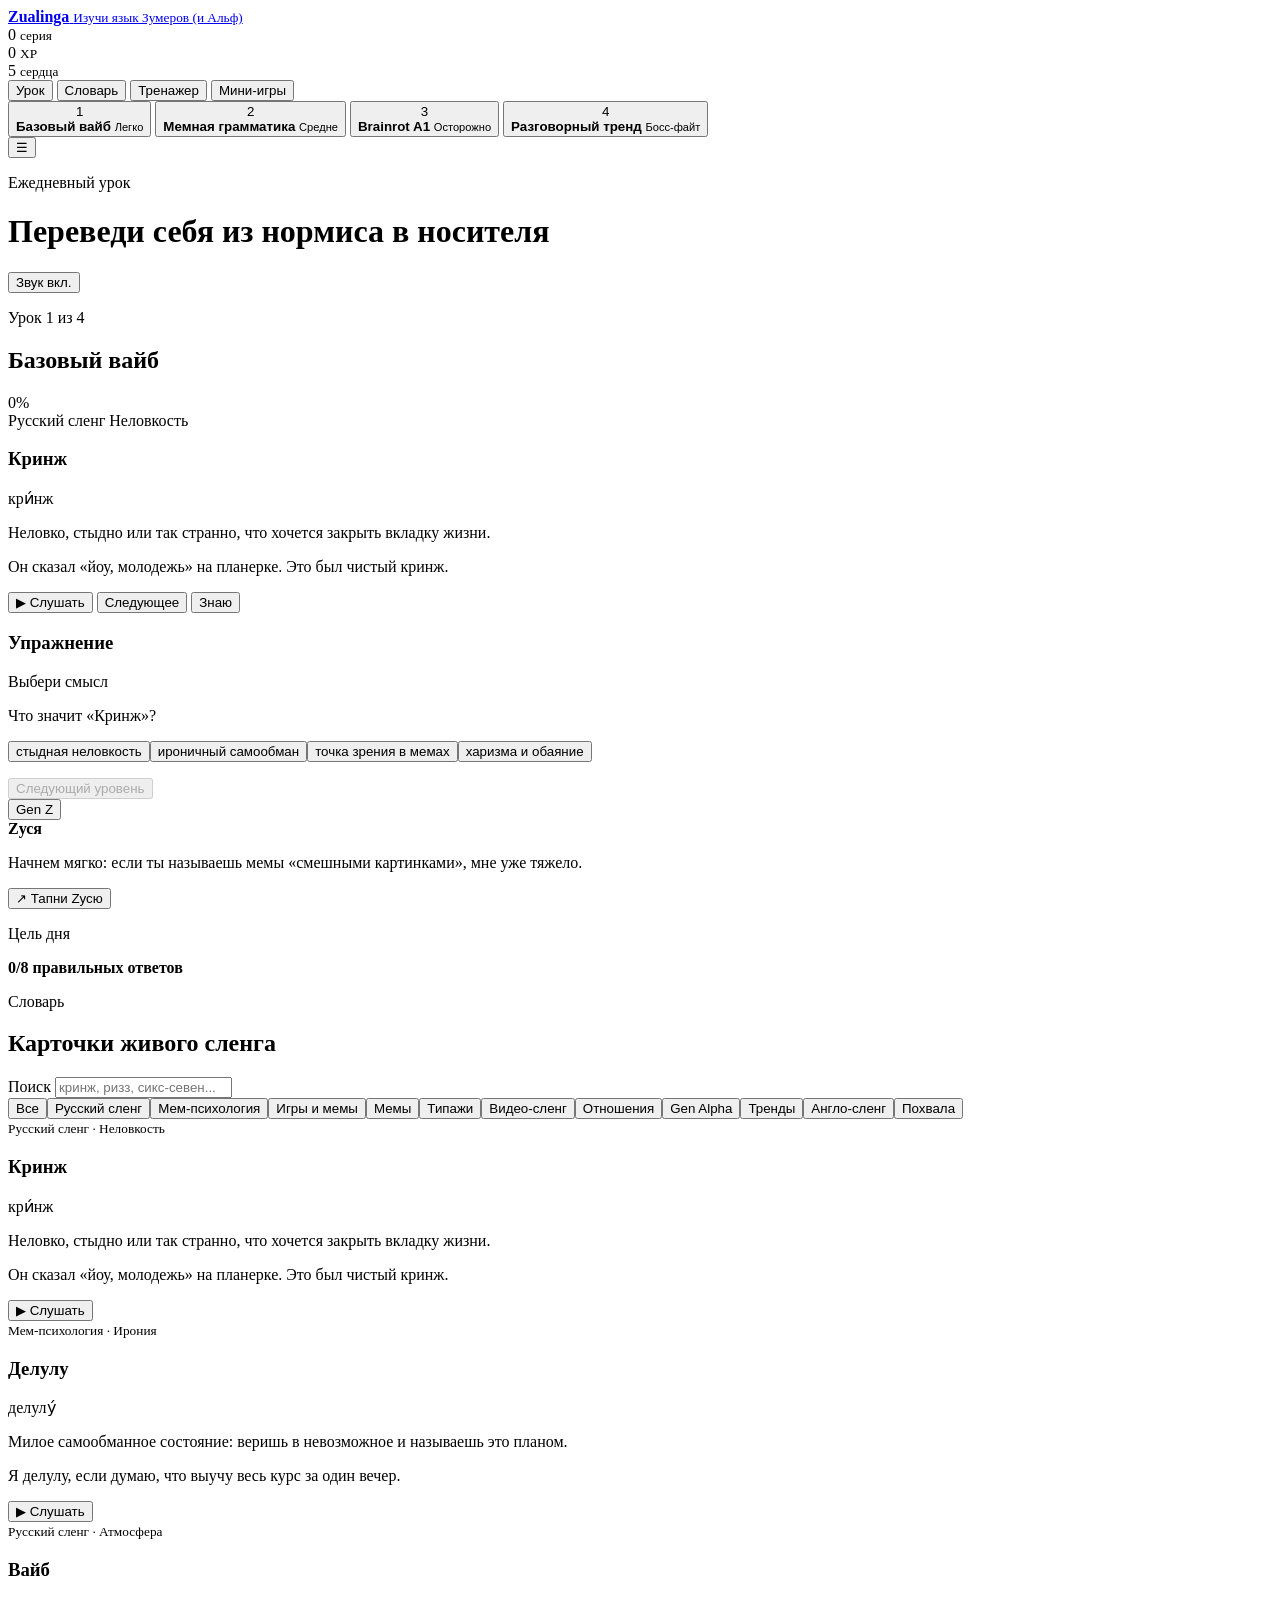
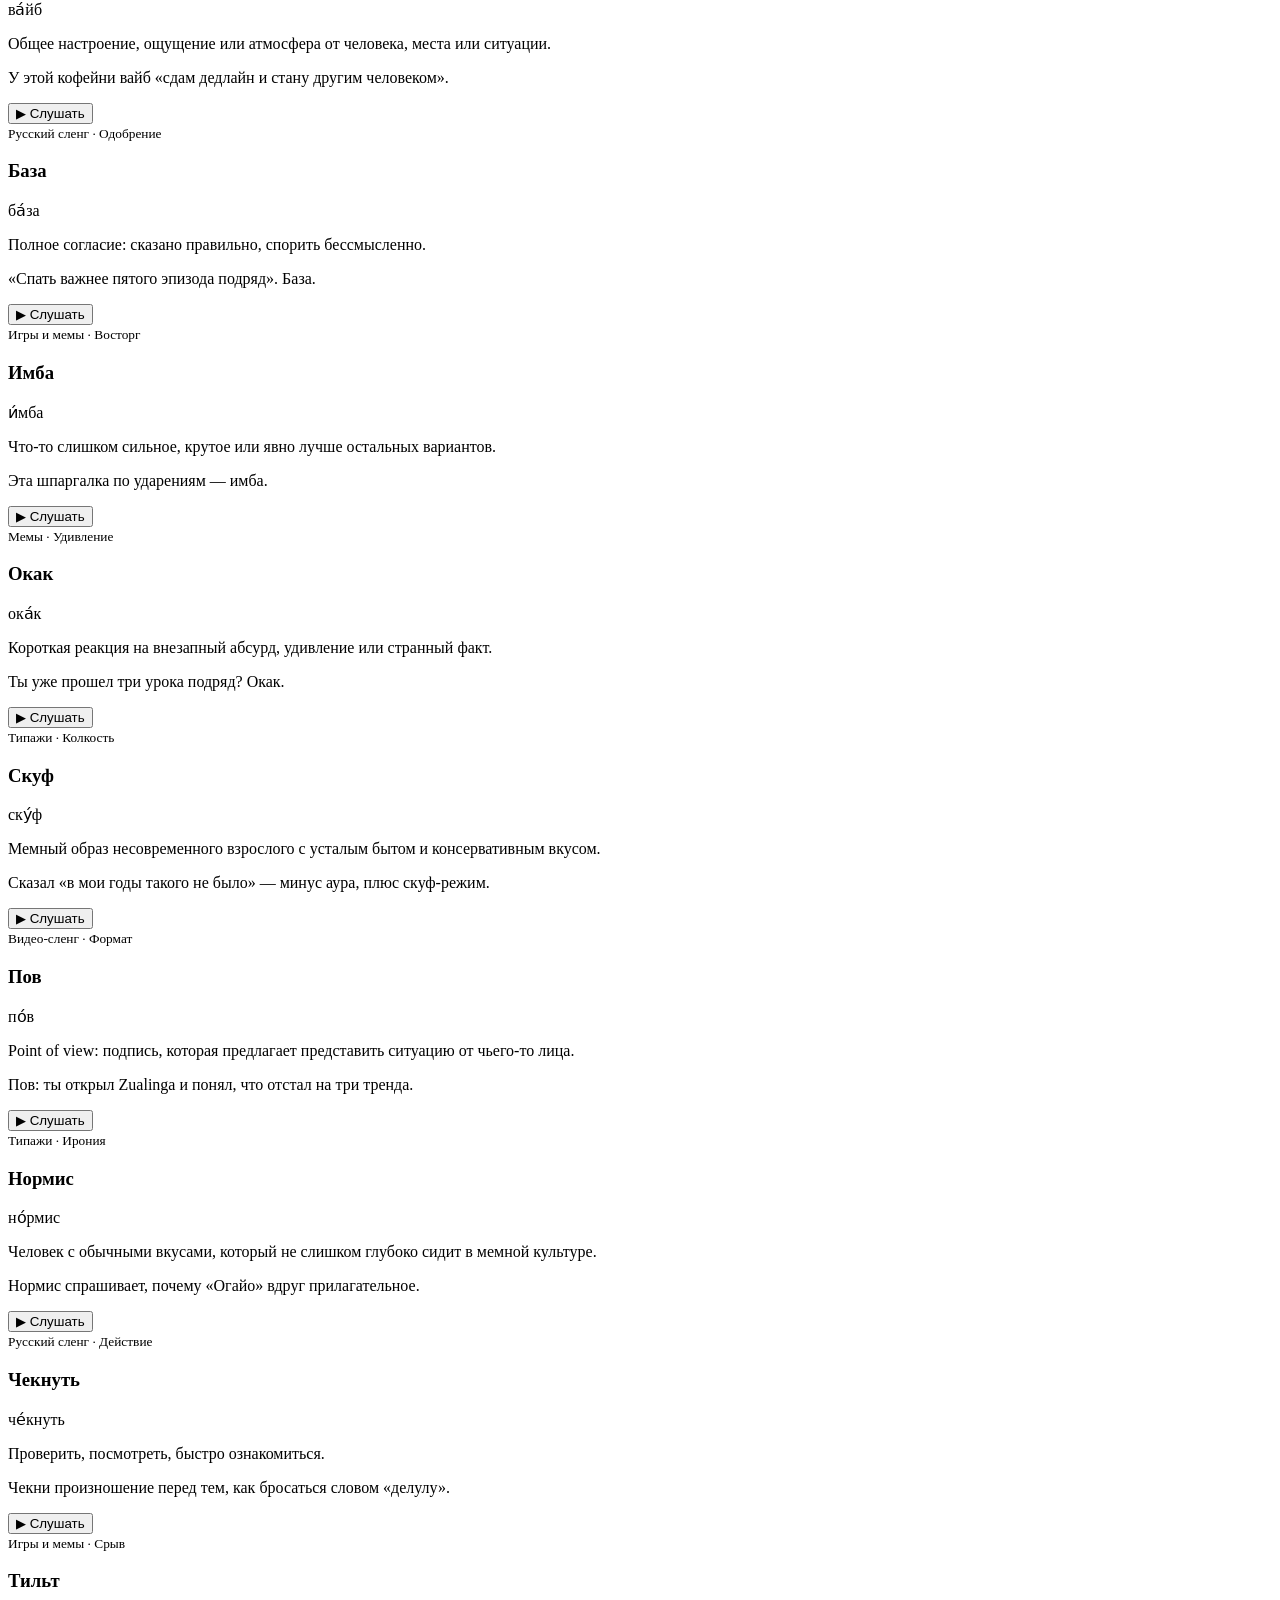
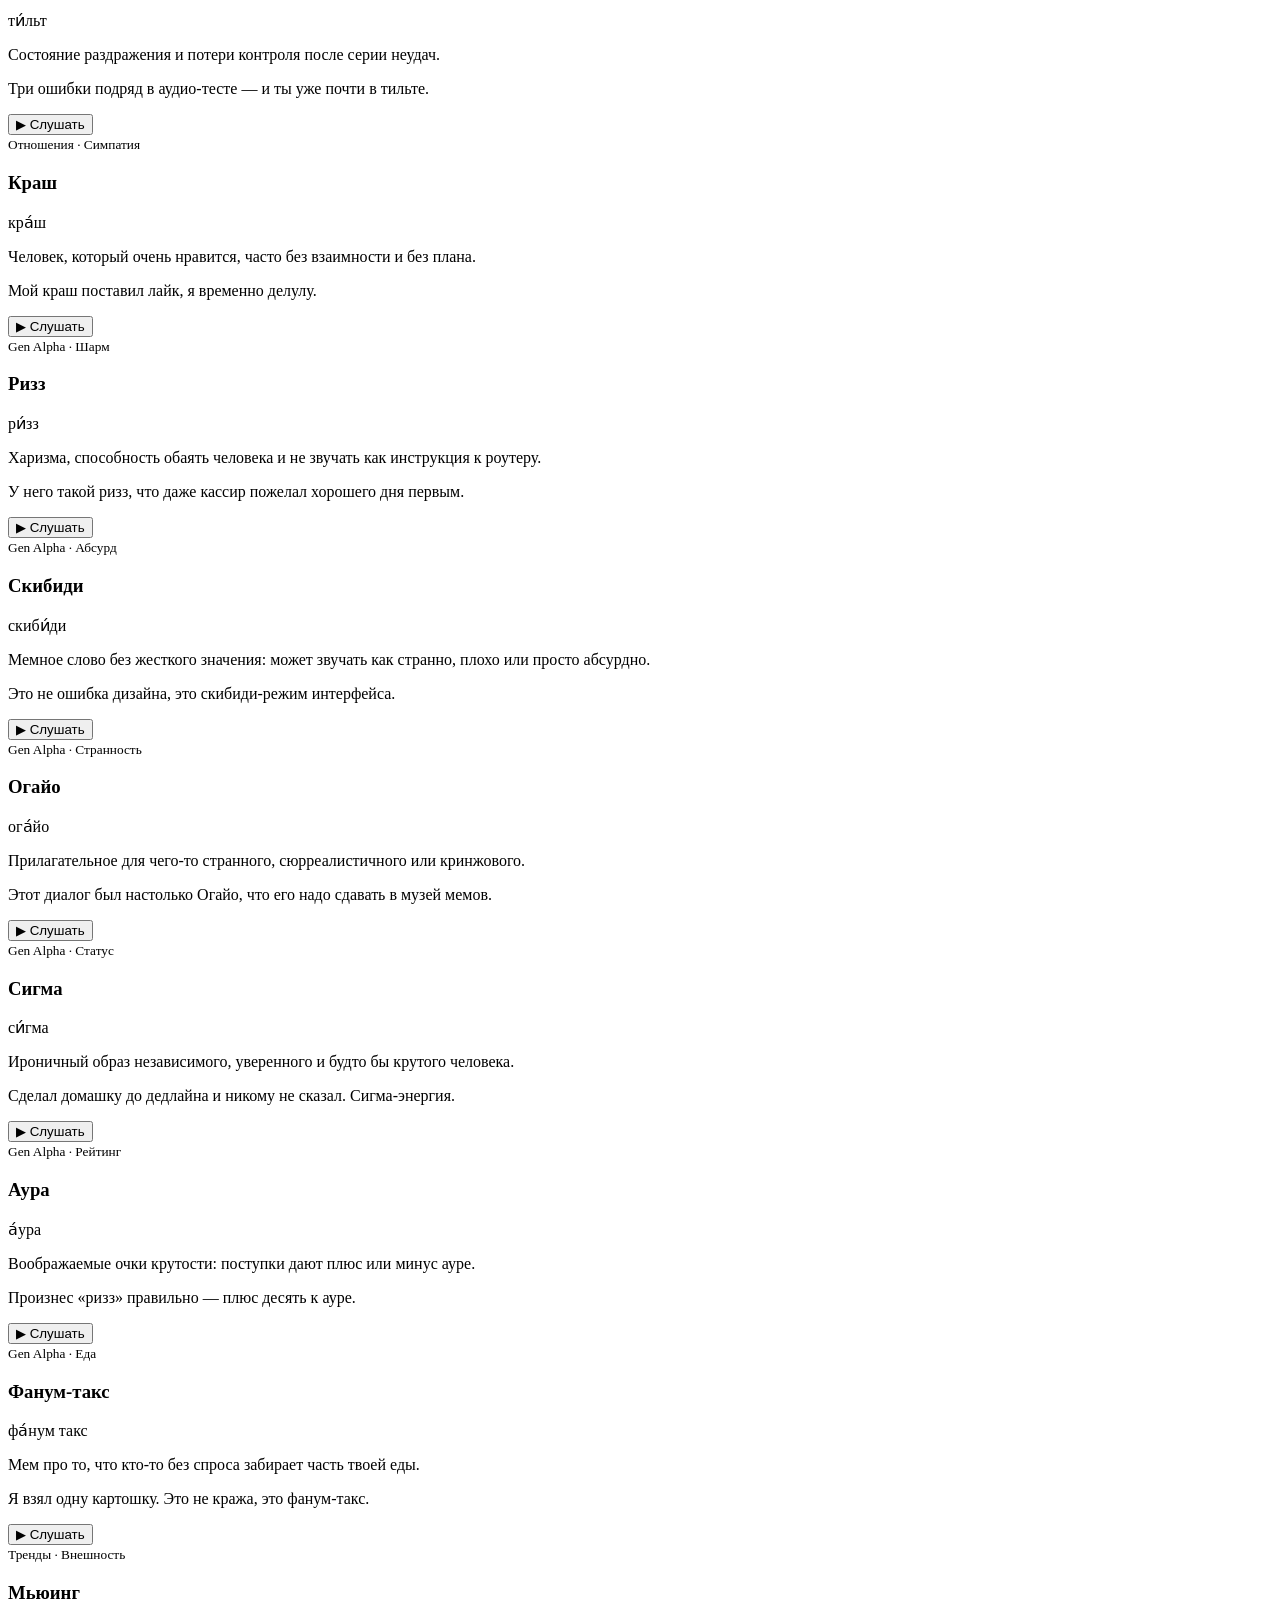
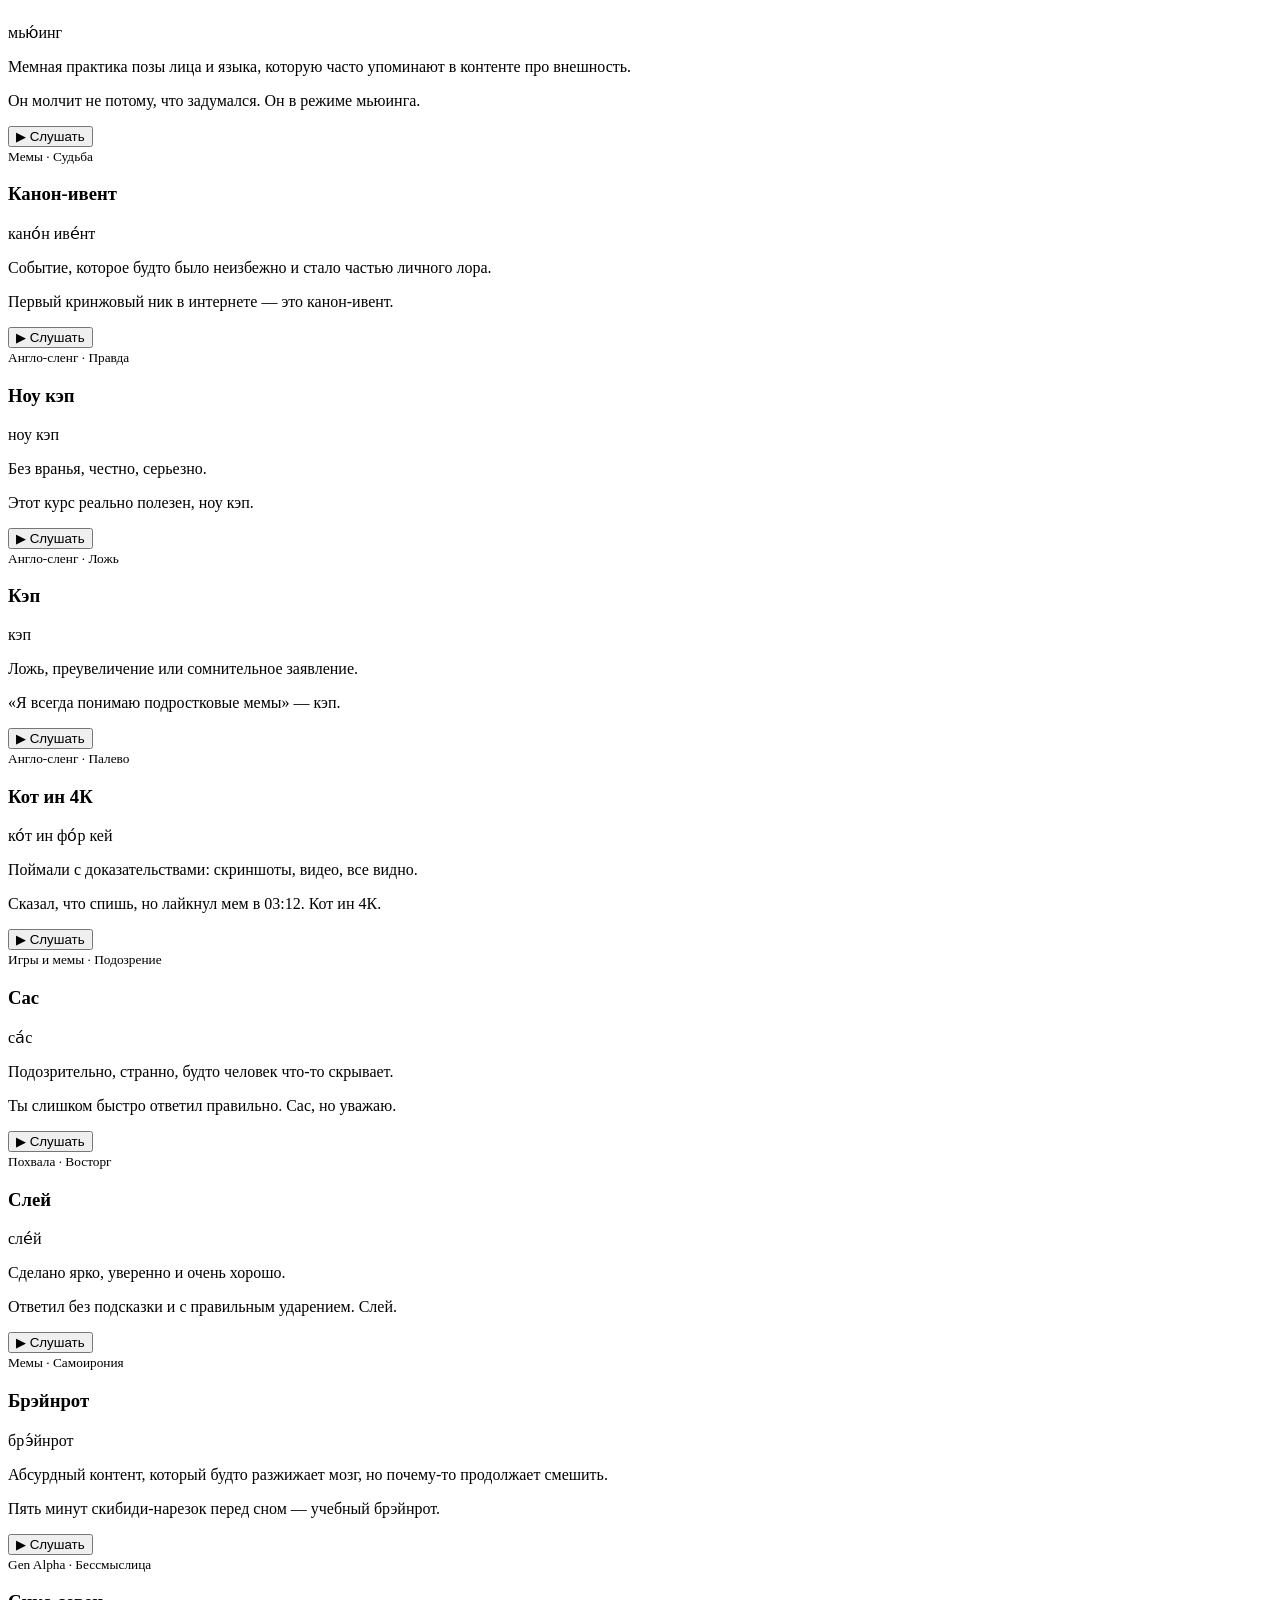
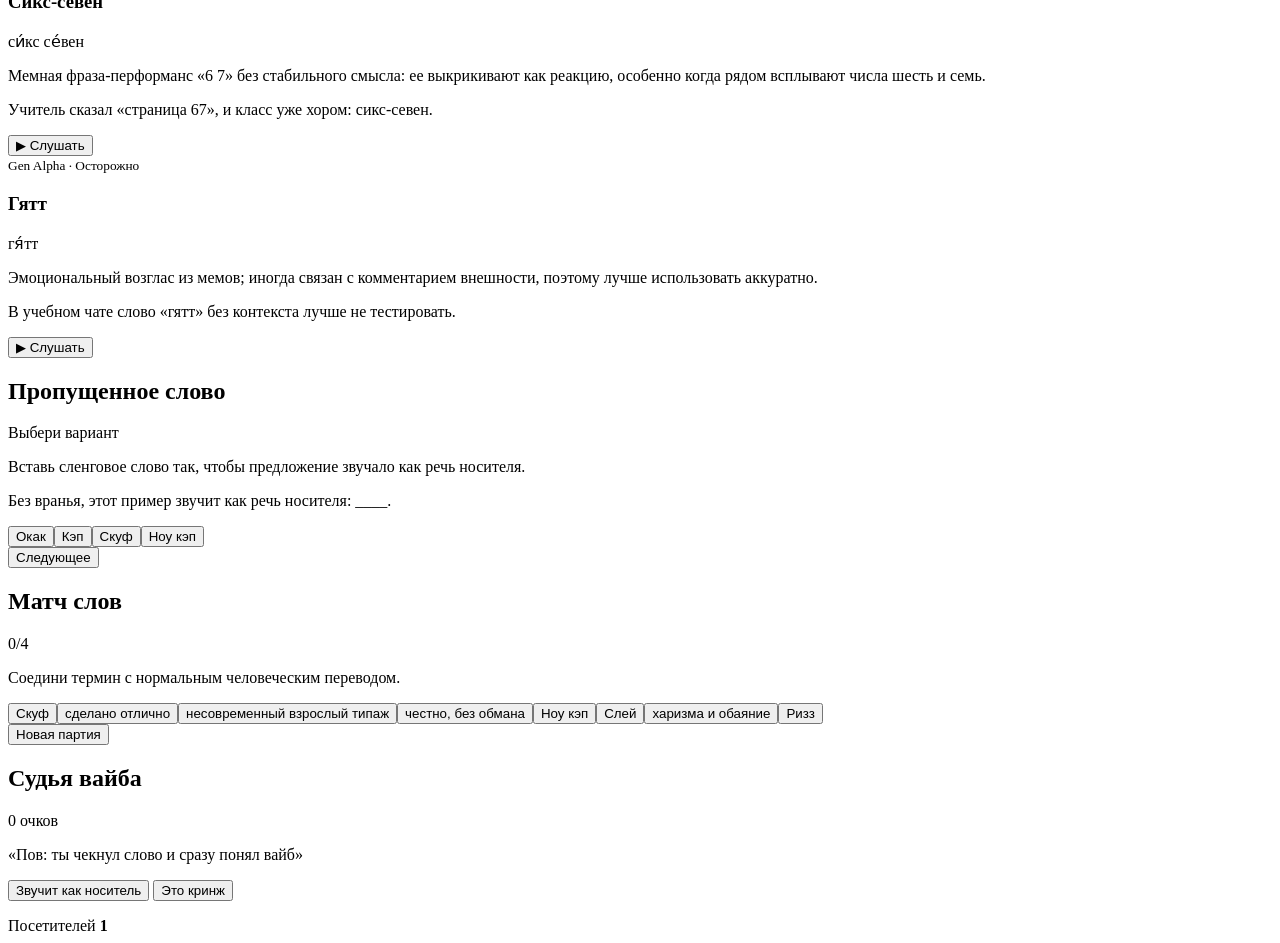
==== commit bb655082: "Add files via upload" ====
--- a/index.html
+++ b/index.html
@@ -125,6 +125,12 @@
                 <div class="answers" id="answerOptions"></div>
                 <p class="feedback" id="feedback" role="status" aria-live="polite"></p>
               </section>
+
+              <div class="lesson-footer">
+                <button class="primary-action next-level-action" id="nextLevel" type="button" disabled>
+                  Следующий уровень
+                </button>
+              </div>
             </section>
 
             <aside class="mentor-panel" aria-label="Маскот Zualinga">
